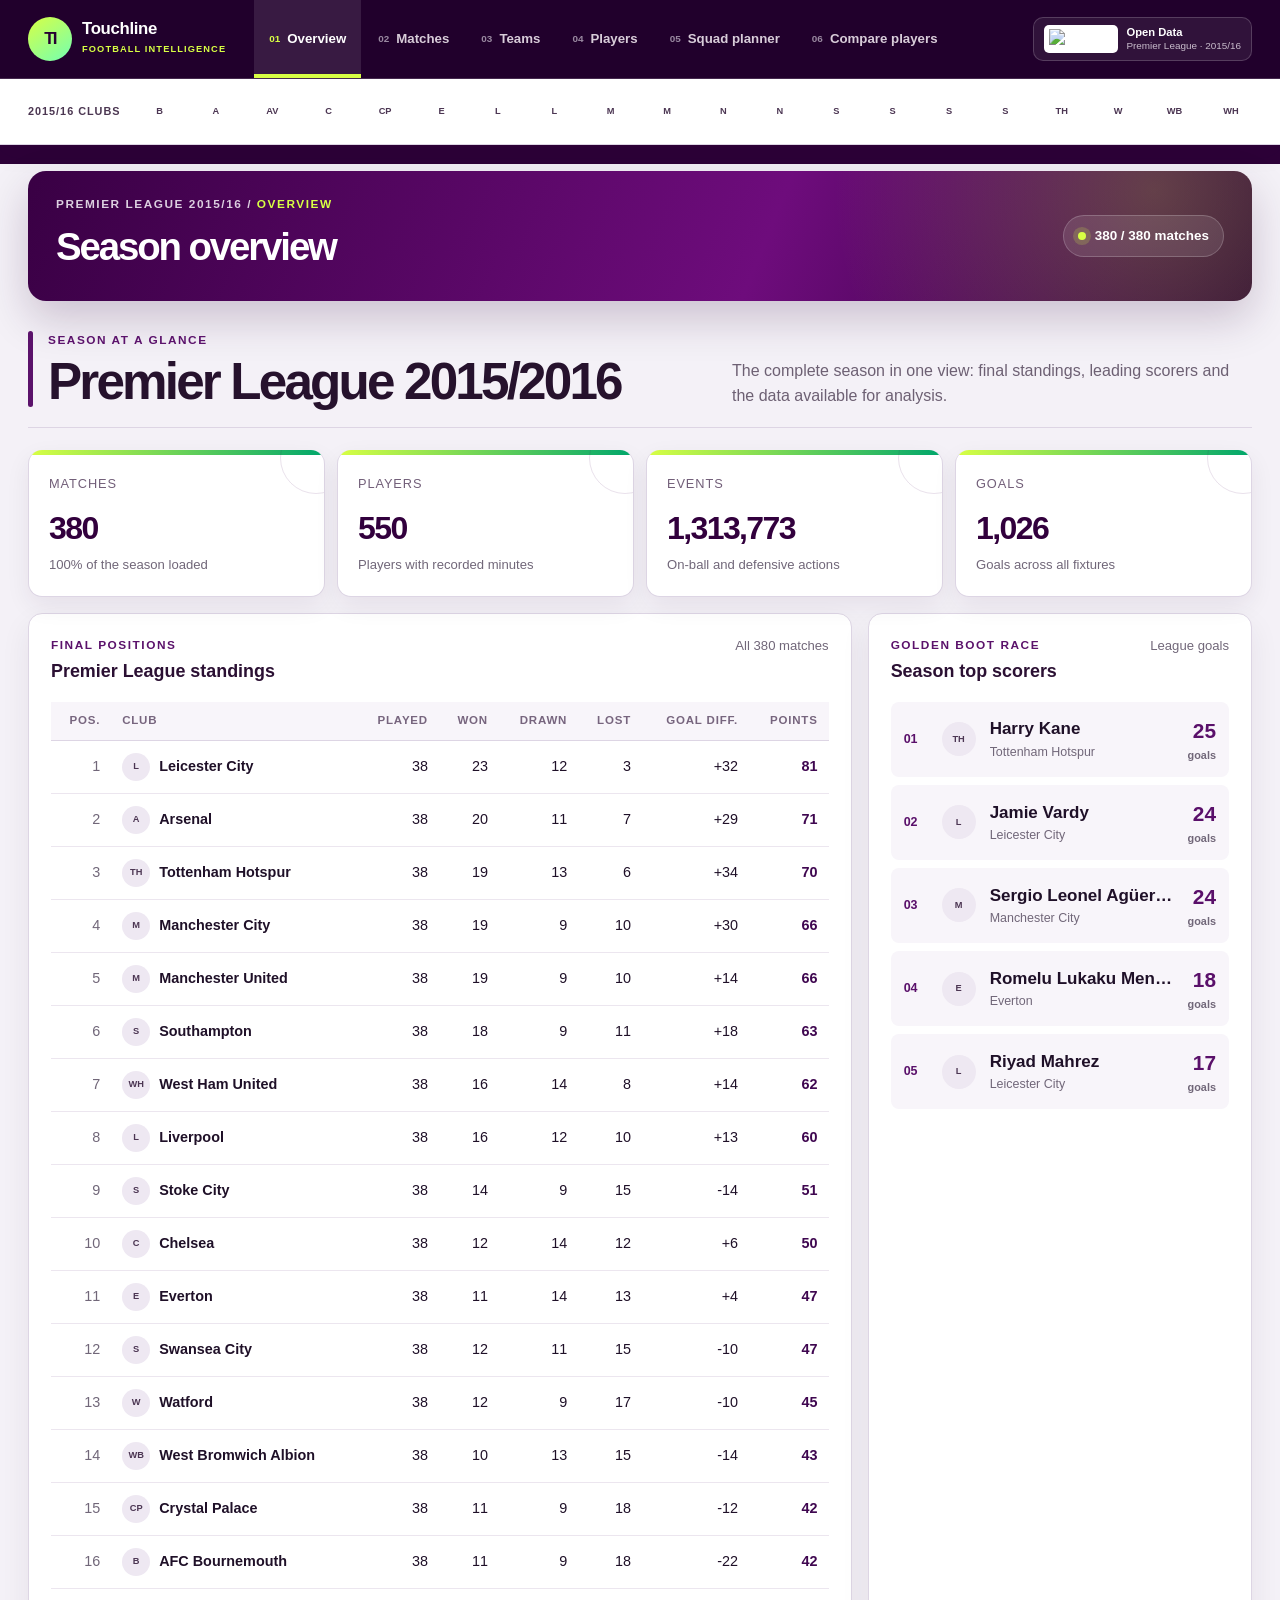
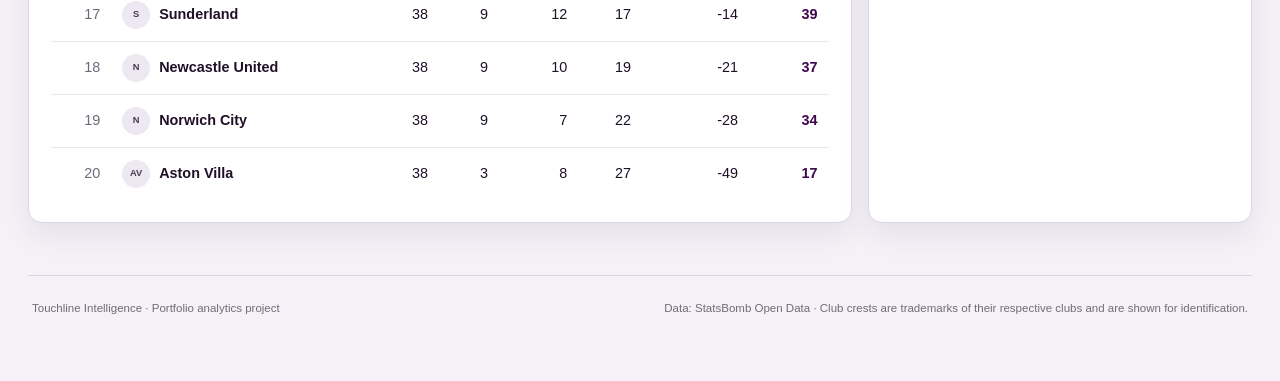
==== docs/index.html @ 166a20f3 "Refresh formation visualization asset" ====
<!doctype html>
<html lang="en">
<head>
  <meta charset="utf-8">
  <meta name="viewport" content="width=device-width, initial-scale=1">
  <meta name="description" content="Premier League 2015/16 match, club, player and recruitment intelligence.">
  <title>Touchline Intelligence</title>
  <link rel="icon" href="./assets/favicon.svg" type="image/svg+xml">
  <link rel="stylesheet" href="./assets/styles.css?v=12">
  <link rel="stylesheet" href="./assets/team-page.css?v=2">
</head>
<body>
  <div class="app-shell">
    <header class="site-header">
      <a class="brand" href="#overview" aria-label="Touchline Intelligence home">
        <span class="brand-mark">TI</span>
        <span><strong>Touchline</strong><small>Football intelligence</small></span>
      </a>
      <nav class="primary-nav" aria-label="Primary navigation">
        <button class="nav-item active" data-page="overview"><span>01</span>Overview</button>
        <button class="nav-item" data-page="matches"><span>02</span>Matches</button>
        <button class="nav-item" data-page="teams"><span>03</span>Teams</button>
        <button class="nav-item" data-page="players"><span>04</span>Players</button>
        <button class="nav-item" data-page="recommendations"><span>05</span>Squad planner</button>
        <button class="nav-item" data-page="compare"><span>06</span>Compare players</button>
      </nav>
      <div class="source-card">
        <img class="source-logo" src="https://raw.githubusercontent.com/hudl/open-data/master/img/SB%20-%20Icon%20Lockup%20-%20Colour%20positive.png" alt="StatsBomb">
        <span><strong>Open Data</strong><small>Premier League · 2015/16</small></span>
      </div>
    </header>

    <div class="club-ribbon" aria-label="Premier League 2015/16 clubs">
      <strong>2015/16 clubs</strong>
      <div class="club-ribbon-list" id="club-ribbon"></div>
    </div>

    <main class="workspace">
      <header class="topbar">
        <div>
          <p class="eyebrow">PREMIER LEAGUE 2015/16 / <span id="section-label">OVERVIEW</span></p>
          <h1 id="page-title">League intelligence</h1>
        </div>
        <div class="coverage-chip" id="coverage-chip" title="Loaded match coverage">
          <span class="pulse"></span><strong>Checking data</strong>
        </div>
      </header>

      <div id="toast" class="toast" role="status" aria-live="polite"></div>

      <section class="page active" id="page-overview" aria-labelledby="page-title">
        <div class="intro-row">
          <div>
            <p class="section-kicker">SEASON AT A GLANCE</p>
            <h2 id="competition-heading">Premier League 2015/16</h2>
          </div>
          <p class="lede">The complete season in one view: final standings, leading scorers and the data available for analysis.</p>
        </div>
        <div class="metric-grid" id="overview-metrics"></div>
        <div class="split-grid">
          <article class="panel table-panel">
            <div class="panel-heading"><div><p class="section-kicker">FINAL POSITIONS</p><h3>Premier League standings</h3></div><span class="muted">All 380 matches</span></div>
            <div class="table-wrap"><table><thead><tr><th>Pos.</th><th>Club</th><th>Played</th><th>Won</th><th>Drawn</th><th>Lost</th><th>Goal diff.</th><th>Points</th></tr></thead><tbody id="standings-body"></tbody></table></div>
          </article>
          <article class="panel">
            <div class="panel-heading"><div><p class="section-kicker">GOLDEN BOOT RACE</p><h3>Season top scorers</h3></div><span class="muted">League goals</span></div>
            <div class="leader-list" id="top-scorers"></div>
          </article>
        </div>
      </section>

      <section class="page" id="page-matches">
        <div class="intro-row"><div><p class="section-kicker">FIXTURE ANALYSIS</p><h2>Match reports</h2></div><p class="lede">Open any fixture to review the score, expected goals (xG), shot locations and player statistics.</p></div>
        <div class="toolbar"><label class="search"><span>⌕</span><input id="match-search" type="search" placeholder="Search by club" aria-label="Search matches"></label><span class="result-count" id="match-count"></span></div>
        <div class="master-detail"><div class="match-list" id="match-list"></div><aside class="detail-panel" id="match-detail"><div class="empty-state"><span class="empty-glyph">⌾</span><h3>Select a match</h3><p>Choose a fixture to inspect its performance profile.</p></div></aside></div>
      </section>

      <section class="page" id="page-teams">
        <div class="intro-row"><div><p class="section-kicker">CLUB INTELLIGENCE</p><h2>Understand each team’s game plan</h2></div><p class="lede">Select a club, then open any of its 38 matches to inspect how its build-up, tempo, territory, width, transitions, pressing and formation changed against that opponent.</p></div>
        <div class="club-picker">
          <label for="team-select"><span>Choose a club</span><select id="team-select" aria-label="Choose a club"><option>Loading clubs…</option></select></label>
          <button class="primary-button" id="open-team-profile" type="button">Open club analysis</button>
        </div>
        <div id="team-directory"><div class="card-grid" id="team-grid"></div></div>
        <div id="team-intelligence" class="team-intelligence" hidden></div>
      </section>

      <section class="page" id="page-players">
        <div class="intro-row"><div><p class="section-kicker">PLAYER DIRECTORY</p><h2>Player season profiles</h2></div><p class="lede">Review appearances and minutes alongside per-90 statistics—the number of actions expected over 90 minutes.</p></div>
        <div class="toolbar filters"><label class="search"><span>⌕</span><input id="player-search" type="search" placeholder="Search players" aria-label="Search players"></label><label>Minimum minutes<input id="player-minutes" type="number" min="0" step="90" value="0"></label></div>
        <div class="master-detail"><div class="data-list" id="player-list"></div><aside class="detail-panel" id="player-detail"><div class="empty-state"><span class="empty-glyph">◎</span><h3>Select a player</h3><p>Open a player to inspect totals and per-90 output.</p></div></aside></div>
      </section>

      <section class="page" id="page-recommendations">
        <div class="intro-row"><div><p class="section-kicker">RECRUITMENT DECISION SUPPORT</p><h2>Squad replacement planner</h2></div><p class="lede">Choose an unavailable or outgoing player and receive an explainable shortlist of alternatives from outside the current club.</p></div>
        <article class="panel recommendation-builder">
          <div class="recommendation-builder-heading">
            <div><p class="section-kicker">REPLACEMENT BRIEF</p><h3>Who needs replacing?</h3></div>
            <span class="scope-note">Sporting fit only · no fee, contract, age or injury data</span>
          </div>
          <div class="recommendation-controls">
            <label>Club<select id="recommend-team" aria-label="Select club"></select></label>
            <label>Player to replace<select id="recommend-player" aria-label="Select player to replace"></select></label>
            <label>Replacement priority<select id="recommend-need" aria-label="Select replacement priority"><option value="balanced_profile">Balanced playing profile</option><option value="goal_threat">Goal threat</option><option value="passing_involvement">Passing involvement</option><option value="ball_carrying">Ball carrying</option><option value="pressing">Pressing intensity</option><option value="defensive_activity">Defensive activity</option></select></label>
            <label>Minimum minutes<input id="recommend-minutes" type="number" min="0" step="90" value="450"></label>
            <button class="primary-button" id="run-recommendations" type="button">Find replacements</button>
          </div>
        </article>
        <section class="recommendation-output" id="recommendation-output"><div class="empty-state recommendation-empty"><span class="empty-glyph">⌁</span><h3>Build a replacement shortlist</h3><p>Choose a club and player to generate explainable replacement recommendations.</p></div></section>
      </section>

      <section class="page" id="page-compare">
        <div class="intro-row"><div><p class="section-kicker">SHORTLIST REVIEW</p><h2>Compare player profiles</h2></div><p class="lede">Compare two to five players using actual season totals, per-90 rates, playing time and clearly labelled profile similarity.</p></div>
        <article class="panel compare-builder">
          <div class="compare-add-row">
            <label class="compare-search">Find a player<input id="compare-search" type="search" placeholder="Search by player or club" autocomplete="off" aria-label="Find a player to compare"></label>
            <a class="primary-button secondary-button disabled" id="download-comparison" href="#" aria-disabled="true">Download report</a>
          </div>
          <div class="compare-results" id="compare-results" aria-live="polite"></div>
          <div class="compare-selection" id="compare-selection"></div>
          <p class="compare-guidance" id="compare-guidance">Select at least two players. You can compare up to five.</p>
        </article>
        <div id="comparison-content"><div class="empty-state comparison-empty"><span class="empty-glyph">⇄</span><h3>Build a comparison</h3><p>Add two to five players to inspect their production, workload, metric differences and similarity.</p></div></div>
      </section>

      <footer class="site-footer">
        <span>Touchline Intelligence · Portfolio analytics project</span>
        <span>Data: StatsBomb Open Data · Club crests are trademarks of their respective clubs and are shown for identification.</span>
      </footer>
    </main>
  </div>
  <script src="./assets/data.js"></script>
  <script src="./assets/data-adapter.js?v=10"></script>
  <script src="./assets/team-page.js?v=3" defer></script>
  <script src="./assets/app.js?v=13" defer></script>
</body>
</html>
---- docs/assets/styles.css ----
:root {
  color-scheme: dark;
  --bg: #061019;
  --sidebar: #071622;
  --surface: #0c1b28;
  --surface-2: #112434;
  --surface-3: #183044;
  --line: #29445a;
  --text: #f3f7fa;
  --muted: #afc0d0;
  --green: #a8ff35;
  --green-soft: rgba(168,255,53,.12);
  --blue: #53a8ff;
  --amber: #ffbe55;
  --red: #ff6f7d;
  --violet: #b78cff;
  --cyan: #4dded2;
  --radius: 12px;
}
* { box-sizing: border-box; }
html { background: var(--bg); scroll-behavior: smooth; }
body { margin: 0; min-width: 320px; background: radial-gradient(circle at 78% -10%, rgba(83,168,255,.08), transparent 36rem), var(--bg); color: var(--text); font-family: Inter, ui-sans-serif, -apple-system, BlinkMacSystemFont, "Segoe UI", sans-serif; font-size: 17px; line-height: 1.55; }
button, input, select { font: inherit; }
button { color: inherit; }
.app-shell { min-height: 100vh; display: grid; grid-template-columns: 264px minmax(0,1fr); }
.sidebar { position: sticky; top: 0; height: 100vh; padding: 26px 18px; background: linear-gradient(180deg, rgba(168,255,53,.025), transparent 35%), var(--sidebar); border-right: 1px solid var(--line); display: flex; flex-direction: column; z-index: 10; }
.brand { display: flex; align-items: center; gap: 12px; padding: 0 8px 30px; color: var(--text); text-decoration: none; }
.brand-mark { width: 42px; height: 42px; border-radius: 7px; display: grid; place-items: center; background: var(--green); color: #07111f; font-weight: 900; letter-spacing: -.08em; box-shadow: inset 0 0 0 2px rgba(7,17,31,.14), 0 8px 22px rgba(168,255,53,.12); }
.brand strong, .brand small { display: block; }
.brand strong { font-size: 1.1rem; letter-spacing: -.02em; }
.brand small { color: var(--green); font-size: .7rem; letter-spacing: .15em; font-weight: 800; }
.primary-nav { display: grid; gap: 6px; }
.nav-item { width: 100%; padding: 13px 14px; border: 1px solid transparent; border-radius: 8px; background: transparent; color: var(--muted); text-align: left; cursor: pointer; display: flex; gap: 12px; align-items: center; transition: .18s ease; font-size: .92rem; }
.nav-item span { font-size: .73rem; font-weight: 800; color: #7790a5; }
.nav-item:hover { color: var(--text); background: var(--surface); }
.nav-item.active { color: var(--text); border-color: #2a4055; background: var(--surface-2); box-shadow: inset 3px 0 var(--green); }
.nav-item.active span { color: var(--green); }
.source-card { margin-top: auto; border: 1px solid var(--line); border-radius: 10px; padding: 14px; background: rgba(255,255,255,.02); }
.source-card strong, .source-card small { display: block; }
.source-logo { display:block; width:92px; max-height:34px; object-fit:contain; object-position:left center; margin-top:10px; padding:5px 7px; border-radius:5px; background:#fff; }
.source-card strong { margin-top: 8px; font-size: .92rem; }
.source-card small { color: var(--muted); margin-top: 4px; font-size: .82rem; }
.source-label, .section-kicker, .eyebrow { color: var(--green); font-size: .74rem; letter-spacing: .13em; font-weight: 850; margin: 0; }
.workspace { min-width: 0; padding: 0 34px 50px; }
.topbar { min-height: 92px; border-bottom: 1px solid var(--line); display: flex; align-items: center; justify-content: space-between; gap: 20px; margin-bottom: 34px; }
.topbar h1 { margin: 4px 0 0; font-size: 1.5rem; letter-spacing: -.03em; }
.eyebrow { color: var(--muted); }
.eyebrow span { color: var(--green); }
.coverage-chip { display: flex; align-items: center; gap: 9px; background: var(--surface); border: 1px solid var(--line); border-radius: 999px; padding: 10px 14px; color: var(--muted); font-size: .84rem; }
.coverage-chip strong { color: var(--text); }
.pulse { width: 8px; height: 8px; background: var(--green); border-radius: 50%; box-shadow: 0 0 0 5px var(--green-soft); }
.page { display: none; animation: fade .2s ease; }
.page.active { display: block; }
@keyframes fade { from { opacity: 0; transform: translateY(4px); } }
.page { --section-accent: var(--green); }
#page-matches { --section-accent: var(--blue); }
#page-teams { --section-accent: var(--amber); }
#page-players { --section-accent: var(--cyan); }
#page-recommendations { --section-accent: var(--amber); }
#page-compare { --section-accent: var(--violet); }
.page .section-kicker { color: var(--section-accent); }
.intro-row { display: flex; justify-content: space-between; align-items: end; gap: 28px; margin-bottom: 24px; padding: 0 0 20px 18px; border-bottom: 1px solid var(--line); position: relative; }
.intro-row::before { content:""; position:absolute; left:0; top:4px; bottom:22px; width:4px; border-radius:3px; background:var(--section-accent); }
.intro-row h2 { font-size: clamp(1.7rem,3vw,2.65rem); letter-spacing: -.055em; margin: 6px 0 0; line-height: 1.05; }
.lede { max-width: 520px; color: var(--muted); margin: 0; font-size: .98rem; }
.metric-grid { display: grid; grid-template-columns: repeat(4,minmax(0,1fr)); gap: 12px; margin-bottom: 16px; }
.metric-card { min-height: 142px; padding: 20px; border: 1px solid var(--line); border-top: 3px solid rgba(168,255,53,.68); border-radius: var(--radius); background: linear-gradient(145deg,var(--surface-2),var(--surface)); position: relative; overflow: hidden; }
.metric-card::after { content:""; position:absolute; width:70px; height:70px; border-radius:50%; right:-28px; top:-28px; border:1px solid rgba(168,255,53,.18); }
.metric-label { color: var(--muted); font-size: .8rem; letter-spacing: .07em; text-transform: uppercase; }
.metric-value { display: block; margin-top: 16px; font-size: 2rem; line-height: 1; letter-spacing: -.05em; }
.metric-meta { color: var(--muted); font-size: .82rem; margin-top: 11px; display: block; }
.split-grid { display: grid; grid-template-columns: minmax(0,1.5fr) minmax(280px,.7fr); gap: 16px; }
.panel, .detail-panel, .data-list, .match-list { border: 1px solid var(--line); border-radius: var(--radius); background: var(--surface); box-shadow: 0 12px 32px rgba(0,0,0,.12); }
.panel { padding: 20px; }
.panel-heading { display: flex; justify-content: space-between; align-items: start; margin-bottom: 16px; }
.panel-heading h3 { margin: 4px 0 0; font-size: 1.12rem; }
.muted { color: var(--muted); font-size: .82rem; }
.table-wrap { overflow-x: auto; }
table { width: 100%; border-collapse: collapse; font-size: .9rem; }
th { color: #9aafc1; font-size: .72rem; letter-spacing: .07em; text-transform: uppercase; text-align: right; padding: 10px 11px; border-bottom: 1px solid var(--line); }
th:nth-child(2), td:nth-child(2) { text-align: left; }
td { padding: 12px 11px; text-align: right; border-bottom: 1px solid rgba(41,68,90,.7); }
tr:last-child td { border-bottom: 0; }
td:first-child { color: var(--muted); }
td:last-child { font-weight: 800; color: var(--green); }
.leader-list { display: grid; gap: 8px; }
.leader-row { width:100%; padding:12px; color:var(--text); background:var(--surface-2); border:0; border-radius:8px; display:grid; grid-template-columns:30px minmax(0,1fr) auto; align-items:center; gap:10px; text-align:left; cursor:pointer; }
.leader-row:hover { background:var(--surface-3); }
.rank { color: var(--green); font-size: .78rem; font-weight: 900; }
.leader-row strong, .leader-row small { display: block; white-space: nowrap; overflow: hidden; text-overflow: ellipsis; }
.leader-row small { color: var(--muted); font-size: .78rem; }
.leader-score { font-size: 1.3rem; font-weight: 800; text-align:right; }
.leader-score small { font-size:.68rem; font-weight:700; }
.toolbar { display: flex; align-items: end; gap: 12px; margin: 0 0 16px; min-height: 44px; }
.toolbar label { color: var(--muted); font-size: .82rem; display: grid; gap: 6px; font-weight:650; }
.search { position: relative; flex: 1; max-width: 420px; }
.search span { position: absolute; left: 13px; bottom: 9px; color: var(--muted); font-size: 1.2rem; }
input, select { min-height: 42px; border: 1px solid var(--line); border-radius: 8px; background: var(--surface); color: var(--text); padding: 8px 11px; outline: none; }
.search input { width: 100%; padding-left: 40px; }
input:focus, select:focus { border-color: var(--green); box-shadow: 0 0 0 3px var(--green-soft); }
.result-count { margin-left: auto; color: var(--muted); font-size: .84rem; padding-bottom: 11px; }
.master-detail { display: grid; grid-template-columns: minmax(320px,.82fr) minmax(440px,1.18fr); gap: 16px; align-items: start; }
.match-list, .data-list { overflow: hidden; }
.match-row, .data-row { width: 100%; color: var(--text); background: transparent; border: 0; border-bottom: 1px solid var(--line); padding: 14px 16px; cursor: pointer; text-align: left; transition: .16s ease; }
.match-row:last-child, .data-row:last-child { border-bottom: 0; }
.match-row:hover, .data-row:hover, .match-row.selected, .data-row.selected { background: var(--surface-2); }
.match-row.selected, .data-row.selected { box-shadow: inset 3px 0 var(--green); }
.match-date { display: block; color: var(--muted); font-size: .75rem; letter-spacing: .05em; margin-bottom: 7px; }
.fixture { display: grid; grid-template-columns: minmax(0,1fr) 58px minmax(0,1fr); gap: 8px; align-items: center; }
.fixture span:last-child { text-align: right; }
.score { text-align: center; font-weight: 900; padding: 4px; border-radius: 6px; background: var(--surface-3); }
.detail-panel { min-height: 430px; padding: 20px; position: sticky; top: 110px; }
.empty-state { min-height: 390px; display: grid; place-content: center; justify-items: center; text-align: center; color: var(--muted); padding: 30px; }
.empty-state h3 { color: var(--text); margin: 12px 0 3px; }
.empty-state p { margin: 0; max-width: 280px; }
.empty-glyph { width: 52px; height: 52px; display: grid; place-items: center; border: 1px solid var(--line); border-radius: 50%; color: var(--green); font-size: 1.5rem; }
.detail-title { margin: 0 0 3px; font-size: 1.35rem; letter-spacing: -.035em; }
.detail-subtitle { color: var(--muted); margin: 0 0 18px; font-size: .9rem; }
.comparison { display: grid; grid-template-columns: 1fr auto 1fr; text-align: center; gap: 12px; align-items: center; padding: 18px 0; border-block: 1px solid var(--line); }
.comparison strong { display: block; font-size: 1.8rem; }
.versus { color: var(--muted); font-size: .75rem; font-weight:800; }
.stat-compare { display: grid; gap: 9px; margin-top: 16px; }
.stat-line { display: grid; grid-template-columns: 52px 1fr 126px 1fr 52px; align-items: center; gap: 8px; text-align: center; font-size: .8rem; }
.bar-track { height: 5px; background: var(--surface-3); border-radius: 5px; overflow: hidden; }
.bar { height: 100%; background: var(--blue); border-radius: 5px; }
.bar.away { background: var(--green); margin-left: auto; }
.shot-map { margin-top: 18px; border: 1px solid #31506a; border-radius: 8px; background: #0d3c31; padding: 8px; }
.pitch { width: 100%; aspect-ratio: 1.5; border: 1px solid rgba(255,255,255,.4); position: relative; background: repeating-linear-gradient(90deg,rgba(255,255,255,.025) 0 12.5%,rgba(255,255,255,.06) 12.5% 25%); }
.pitch::before { content:""; position:absolute; width:18%; aspect-ratio:1; border:1px solid rgba(255,255,255,.35); border-radius:50%; left:41%; top:calc(50% - 9%); }
.pitch::after { content:""; position:absolute; top:0; bottom:0; left:50%; border-left:1px solid rgba(255,255,255,.35); }
.shot { position:absolute; width:10px; height:10px; border-radius:50%; transform:translate(-50%,-50%); background:var(--amber); border:2px solid #fff; z-index:2; }
.shot.away { background:var(--blue); }
.shot.goal { width:14px; height:14px; background:var(--green); box-shadow:0 0 0 4px rgba(168,255,53,.18); }
.mini-table { margin-top: 18px; }
.mini-table h4, .detail-section-title { font-size: .82rem; text-transform: uppercase; letter-spacing: .08em; margin: 0 0 12px; color: var(--muted); }
.card-grid { display: grid; grid-template-columns: repeat(3,minmax(0,1fr)); gap: 12px; }
.team-card { padding: 19px; border: 1px solid var(--line); border-top: 3px solid rgba(255,190,85,.7); border-radius: var(--radius); background: linear-gradient(160deg,var(--surface-2),var(--surface) 64%); }
.team-card h3 { margin: 0 0 16px; font-size: 1.05rem; }
.team-stats { display: grid; grid-template-columns: repeat(3,1fr); gap: 8px; }
.team-stat { background: var(--surface-2); padding: 10px; border-radius: 7px; }
.team-stat span, .team-stat strong { display:block; }
.team-stat span { color:var(--muted); font-size:.72rem; line-height:1.3; }
.team-stat strong { margin-top:4px; }
.data-row { display: grid; grid-template-columns: minmax(0,1fr) auto; gap: 12px; align-items: center; }
.data-row strong, .data-row small { display:block; }
.data-row small { color:var(--muted); font-size:.8rem; margin-top:3px; }
.data-number { font-size:1.15rem; font-weight:900; color:var(--green); text-align:right; }
.data-number small { font-size:.68rem; letter-spacing:.06em; }
.stat-definition { display:flex; align-items:center; gap:10px; margin:0 0 12px; padding:9px 11px; border-left:3px solid var(--cyan); border-radius:6px; background:rgba(77,222,210,.07); color:var(--muted); font-size:.78rem; }
.stat-definition strong { color:var(--text); }
.profile-grid { display:grid; grid-template-columns:repeat(2,1fr); gap:9px; margin-top:16px; }
.profile-stat { padding:11px; background:var(--surface-2); border-radius:7px; }
.profile-stat span, .profile-stat strong { display:block; }
.profile-stat span { color:var(--muted); font-size:.76rem; }
.profile-stat strong { font-size:1.15rem; margin-top:2px; }
.scout-stat-grid { display:grid; grid-template-columns:repeat(2,1fr); gap:9px; margin:0 0 22px; }
.scout-stat { padding:11px; background:var(--surface-2); border-radius:7px; }
.scout-stat span, .scout-stat strong, .scout-stat small { display:block; }
.scout-stat span { color:var(--muted); font-size:.76rem; }
.scout-stat strong { font-size:1.15rem; margin-top:2px; }
.scout-stat small { color:var(--green); font-size:.74rem; margin-top:3px; }
.similarity-intro { display:flex; justify-content:space-between; align-items:end; gap:16px; padding-top:2px; margin-bottom:12px; }
.similarity-intro h4 { margin:3px 0; font-size:1rem; }
.similarity-intro p:not(.section-kicker) { max-width:520px; margin:0; color:var(--muted); font-size:.8rem; }
.similarity-intro > span { color:var(--muted); font-size:.76rem; text-align:right; }
.replacement-list { display:grid; gap:9px; }
.replacement-card { display:grid; grid-template-columns:30px minmax(0,1fr); gap:10px; padding:13px; border:1px solid var(--line); border-radius:9px; background:var(--surface-2); }
.replacement-card.shortlisted { border-color:var(--green); box-shadow:inset 3px 0 var(--green); }
.replacement-rank { color:var(--green); font-size:.72rem; font-weight:900; padding-top:3px; }
.replacement-main { min-width:0; }
.replacement-heading { display:flex; justify-content:space-between; gap:12px; align-items:start; }
.replacement-heading h5 { margin:0; font-size:.94rem; }
.replacement-heading p { margin:3px 0 0; color:var(--muted); font-size:.77rem; }
.similarity-score { flex:0 0 auto; text-align:right; }
.similarity-score strong, .similarity-score span { display:block; }
.similarity-score strong { color:var(--green); font-size:1.15rem; line-height:1; }
.similarity-score span { margin-top:4px; color:var(--muted); font-size:.64rem; letter-spacing:.07em; }
.reason-block { margin-top:10px; }
.reason-label { display:block; margin-bottom:6px; color:#9aafc1; font-size:.68rem; font-weight:800; letter-spacing:.08em; text-transform:uppercase; }
.reason-chips { display:flex; flex-wrap:wrap; gap:5px; }
.match-reason { padding:6px 8px; border-radius:6px; background:var(--surface-3); color:var(--muted); font-size:.72rem; }
.match-reason strong { color:var(--text); margin-right:5px; }
.tradeoff-row { display:flex; align-items:end; justify-content:space-between; gap:12px; margin-top:10px; padding-top:9px; border-top:1px solid var(--line); }
.tradeoff-row ul { display:flex; flex-wrap:wrap; gap:5px 14px; margin:0; padding:0; list-style:none; color:var(--muted); font-size:.72rem; }
.tradeoff-row li strong { color:var(--amber); }
.compare-replacement { min-height:34px; padding:6px 11px; border-radius:6px; font-size:.72rem; font-weight:800; cursor:pointer; }
.replacement-actions { display:flex; justify-content:flex-end; flex-wrap:wrap; gap:6px; }
.shortlist-button { min-height:34px; padding:6px 11px; border-radius:6px; font-size:.72rem; font-weight:800; cursor:pointer; }
.shortlist-button.selected { border-color:var(--green); color:var(--green); background:var(--green-soft); }
.shortlist-toolbar { display:flex; justify-content:space-between; align-items:center; gap:12px; margin:0 0 10px; padding:10px 12px; border:1px solid var(--line); border-radius:8px; background:rgba(168,255,53,.04); }
.shortlist-toolbar strong, .shortlist-toolbar span { display:block; }
.shortlist-toolbar strong { font-size:.84rem; }
.shortlist-toolbar span { margin-top:2px; color:var(--muted); font-size:.74rem; }
.method-note { margin:13px 0 0; color:var(--muted); font-size:.76rem; line-height:1.55; }
.method-note strong { color:var(--text); }
.compare-builder { position:relative; margin-bottom:16px; }
.compare-add-row { display:flex; gap:12px; align-items:end; }
.compare-search { display:grid; gap:6px; flex:1; max-width:560px; color:var(--muted); font-size:.82rem; font-weight:650; }
.compare-search input { width:100%; }
.secondary-button { display:inline-flex; align-items:center; justify-content:center; background:var(--surface-3); color:var(--text); border:1px solid var(--line); text-decoration:none; }
.secondary-button.disabled { opacity:.45; cursor:not-allowed; }
.compare-results { display:grid; grid-template-columns:repeat(2,minmax(0,1fr)); gap:6px; margin-top:8px; }
.compare-result { display:flex; justify-content:space-between; align-items:center; gap:12px; min-width:0; padding:9px 11px; border:1px solid var(--line); border-radius:7px; background:var(--surface-2); color:var(--text); text-align:left; cursor:pointer; }
.compare-result:hover { border-color:var(--green); }
.compare-result span { min-width:0; }
.compare-result strong, .compare-result small { display:block; overflow:hidden; white-space:nowrap; text-overflow:ellipsis; }
.compare-result small { color:var(--muted); font-size:.76rem; }
.compare-result em { color:var(--green); font-size:.74rem; font-style:normal; font-weight:800; }
.compare-selection { display:flex; flex-wrap:wrap; gap:8px; margin-top:12px; }
.compare-chip { display:flex; align-items:center; gap:8px; padding:7px 9px 7px 11px; border:1px solid var(--line); border-radius:999px; background:var(--surface-2); font-size:.76rem; }
.compare-chip i { width:8px; height:8px; border-radius:50%; background:var(--player-color); }
.compare-chip button { width:22px; height:22px; border:0; border-radius:50%; background:var(--surface-3); color:var(--muted); cursor:pointer; }
.compare-chip button:hover { color:var(--text); }
.compare-guidance { margin:10px 0 0; color:var(--muted); font-size:.8rem; }
.comparison-empty { min-height:300px; border:1px solid var(--line); border-radius:var(--radius); background:var(--surface); }
.comparison-layout { display:grid; gap:16px; }
.comparison-summary { display:flex; justify-content:space-between; align-items:center; gap:16px; }
.comparison-summary h3 { margin:4px 0 0; }
.comparison-legend { display:flex; flex-wrap:wrap; justify-content:flex-end; gap:8px 14px; }
.legend-item { display:flex; align-items:center; gap:6px; color:var(--muted); font-size:.78rem; }
.legend-dot { width:9px; height:9px; border-radius:50%; background:var(--player-color); }
.comparison-visuals { display:grid; grid-template-columns:minmax(360px,.9fr) minmax(420px,1.1fr); gap:16px; }
.comparison-panel { border:1px solid var(--line); border-radius:var(--radius); background:var(--surface); padding:20px; min-width:0; box-shadow:0 12px 32px rgba(0,0,0,.12); }
.comparison-panel-heading { display:flex; justify-content:space-between; align-items:start; gap:16px; margin-bottom:14px; }
.comparison-panel-heading h3 { margin:3px 0 0; font-size:1rem; }
.workload-grid { display:grid; grid-template-columns:repeat(auto-fit,minmax(210px,1fr)); gap:9px; }
.workload-card { display:grid; grid-template-columns:8px minmax(0,1fr); gap:9px 10px; align-items:start; padding:12px; border:1px solid var(--line); border-radius:8px; background:var(--surface-2); }
.workload-dot { width:8px; height:8px; margin-top:5px; border-radius:50%; background:var(--player-color); }
.workload-card h4 { margin:0; font-size:.86rem; }
.workload-card p { margin:2px 0 0; color:var(--muted); font-size:.74rem; }
.workload-card dl { grid-column:2; display:grid; grid-template-columns:1fr 1fr; gap:6px; margin:4px 0 0; }
.workload-card dl div { padding:7px; border-radius:6px; background:var(--surface-3); }
.workload-card dt { color:var(--muted); font-size:.66rem; text-transform:uppercase; }
.workload-card dd { margin:2px 0 0; font-size:.88rem; font-weight:800; }
.metric-bar-grid { display:grid; grid-template-columns:repeat(2,minmax(0,1fr)); gap:10px; }
.metric-bar-card { padding:12px; border:1px solid var(--line); border-radius:8px; background:var(--surface-2); }
.metric-bar-title { display:flex; justify-content:space-between; align-items:center; margin-bottom:9px; }
.metric-bar-title h4 { margin:0; font-size:.84rem; }
.metric-bar-title span { color:var(--muted); font-size:.7rem; text-transform:uppercase; }
.metric-bar-row + .metric-bar-row { margin-top:7px; }
.metric-bar-meta { display:flex; justify-content:space-between; gap:10px; margin-bottom:4px; font-size:.72rem; }
.metric-bar-meta span { color:var(--muted); overflow:hidden; text-overflow:ellipsis; white-space:nowrap; }
.metric-bar-meta strong { color:var(--text); }
.metric-bar-track { height:6px; border-radius:999px; overflow:hidden; background:var(--surface-3); }
.metric-bar-track span { display:block; min-width:2px; height:100%; border-radius:inherit; background:var(--player-color); }
.direct-comparison-layout { grid-template-columns:minmax(460px,1.25fr) minmax(300px,.75fr); }
.leader-chip-grid { display:grid; grid-template-columns:repeat(2,minmax(0,1fr)); gap:8px; }
.leader-chip { display:grid; grid-template-columns:minmax(0,1fr) auto; gap:2px 8px; padding:10px; border-radius:7px; background:var(--surface-2); }
.leader-chip span { grid-column:1/-1; color:var(--muted); font-size:.66rem; text-transform:uppercase; letter-spacing:.05em; }
.leader-chip strong { min-width:0; overflow:hidden; text-overflow:ellipsis; white-space:nowrap; font-size:.76rem; }
.leader-chip em { color:var(--green); font-size:.8rem; font-style:normal; font-weight:800; }
.comparison-table th:first-child, .comparison-table td:first-child { min-width:105px; }
.comparison-table th:not(:first-child), .comparison-table td:not(:first-child) { min-width:110px; }
.comparison-table th, .comparison-table td { text-align:right!important; }
.comparison-table th:first-child, .comparison-table td:first-child { text-align:left!important; position:sticky; left:0; background:var(--surface); z-index:1; }
.comparison-table .category-row td { padding:13px 10px 6px; color:var(--green); background:var(--surface)!important; font-size:.7rem; font-weight:900; letter-spacing:.11em; text-transform:uppercase; text-align:left!important; }
.comparison-table small { display:block; color:var(--muted); font-size:.72rem; font-weight:400; }
.similarity-grid { display:grid; grid-template-columns:repeat(3,minmax(0,1fr)); gap:8px; }
.similarity-card { padding:11px; border-radius:8px; background:var(--surface-2); }
.similarity-card span { display:block; color:var(--muted); font-size:.76rem; }
.similarity-card strong { display:block; margin-top:4px; color:var(--green); font-size:1.15rem; }
.scouting-controls { align-items:end; flex-wrap:wrap; }
.check-control { min-height:42px; display:flex!important; grid-auto-flow:column; align-items:center; gap:8px!important; padding:8px 11px; border:1px solid var(--line); border-radius:8px; background:var(--surface); color:var(--text)!important; }
.check-control input { width:16px; min-height:0; height:16px; margin:0; accent-color:var(--green); }
.primary-button { min-height:42px; padding:8px 18px; border:0; border-radius:8px; background:var(--green); color:#07111f; font-weight:850; cursor:pointer; }
.primary-button:hover { filter:brightness(1.08); }
.primary-button.disabled, .primary-button:disabled { opacity:.45; cursor:not-allowed; filter:none; }
.hidden { display:none!important; }
.recommendation-builder { margin-bottom:24px; border-top:3px solid rgba(255,190,85,.72); }
.recommendation-builder-heading, .section-heading-row, .recommendation-output-heading { display:flex; justify-content:space-between; align-items:flex-start; gap:20px; }
.recommendation-builder-heading h3, .section-heading-row h3, .recommendation-output-heading h3 { margin:4px 0 0; }
.scope-note { max-width:360px; padding:7px 10px; border:1px solid rgba(255,190,85,.35); border-radius:999px; background:rgba(255,190,85,.07); color:var(--muted); font-size:.74rem; text-align:center; }
.recommendation-controls { display:grid; grid-template-columns:repeat(5,minmax(145px,1fr)); gap:10px; align-items:end; margin-top:18px; }
.recommendation-controls label { display:grid; gap:6px; color:var(--muted); font-size:.78rem; font-weight:650; }
.recommendation-controls select, .recommendation-controls input { width:100%; }
.recommendation-controls .primary-button { white-space:nowrap; }
.squad-diagnostic { margin-bottom:24px; }
.section-heading-row { align-items:end; margin-bottom:12px; }
.need-card-grid { display:grid; grid-template-columns:repeat(7,minmax(145px,1fr)); gap:8px; }
.need-card { min-width:0; padding:13px; border:1px solid var(--line); border-top:3px solid var(--cyan); border-radius:9px; background:var(--surface); color:var(--text); text-align:left; cursor:pointer; transition:.16s ease; }
.need-card:hover { transform:translateY(-2px); border-color:var(--green); background:var(--surface-2); }
.need-card > span, .need-card > strong, .need-card > small { display:block; }
.need-card .need-level { margin-bottom:9px; color:var(--cyan); font-size:.68rem; font-weight:850; letter-spacing:.07em; text-transform:uppercase; }
.need-card > strong { font-size:.88rem; }
.need-card > span:not(.need-level) { margin-top:7px; color:var(--muted); font-size:.72rem; }
.need-card > small { margin-top:8px; color:var(--muted); font-size:.68rem; line-height:1.45; }
.need-card.need-high { border-top-color:var(--red); }
.need-card.need-high .need-level { color:var(--red); }
.need-card.need-medium { border-top-color:var(--amber); }
.need-card.need-medium .need-level { color:var(--amber); }
.recommendation-output { min-height:300px; }
.recommendation-empty { min-height:300px; border:1px solid var(--line); border-radius:var(--radius); background:var(--surface); }
.recommendation-output-heading { align-items:center; margin-bottom:14px; padding:17px 18px; border:1px solid var(--line); border-radius:var(--radius); background:linear-gradient(135deg,rgba(255,190,85,.08),var(--surface)); }
.recommendation-output-heading p:not(.section-kicker) { margin:5px 0 0; color:var(--muted); font-size:.78rem; }
.recommendation-compare-box { flex:0 0 auto; display:flex; align-items:center; gap:12px; }
.recommendation-compare-box strong { color:var(--muted); font-size:.78rem; }
.recommendation-list { display:grid; grid-template-columns:repeat(2,minmax(0,1fr)); gap:10px; }
.recommendation-card { display:grid; grid-template-columns:32px minmax(0,1fr); gap:10px; padding:15px; border:1px solid var(--line); border-radius:10px; background:var(--surface); box-shadow:0 10px 28px rgba(0,0,0,.11); }
.recommendation-card.shortlisted { border-color:var(--green); box-shadow:inset 3px 0 var(--green),0 10px 28px rgba(0,0,0,.11); }
.recommendation-rank { color:var(--amber); font-size:.72rem; font-weight:900; padding-top:3px; }
.recommendation-main { min-width:0; }
.recommendation-card-heading { display:flex; justify-content:space-between; align-items:flex-start; gap:12px; }
.recommendation-card-heading h4 { margin:0; font-size:1rem; }
.recommendation-card-heading p { margin:3px 0 0; color:var(--muted); font-size:.74rem; }
.recommendation-shortlist { flex:0 0 auto; min-height:34px; padding:6px 10px; border-radius:6px; font-size:.7rem; font-weight:800; cursor:pointer; }
.recommendation-shortlist.selected { border-color:var(--green); color:var(--green); background:var(--green-soft); }
.fit-badges { display:grid; grid-template-columns:repeat(3,1fr); gap:7px; margin:12px 0; }
.fit-badges > span { padding:8px; border-radius:7px; background:var(--surface-2); }
.fit-badges small, .fit-badges strong { display:block; }
.fit-badges small { color:var(--muted); font-size:.64rem; }
.fit-badges strong { margin-top:3px; font-size:.86rem; }
.recommendation-evidence { display:grid; grid-template-columns:1fr 1fr; gap:12px; padding-top:11px; border-top:1px solid var(--line); }
.recommendation-evidence ul { display:grid; gap:5px; margin:0; padding:0; list-style:none; }
.recommendation-evidence li { color:var(--muted); font-size:.7rem; line-height:1.4; }
.recommendation-evidence li strong, .recommendation-evidence li span { display:block; }
.recommendation-evidence li strong { color:var(--text); }
.toast { position:fixed; right:24px; bottom:24px; background:#14263a; border:1px solid var(--line); border-left:3px solid var(--red); padding:12px 16px; border-radius:8px; opacity:0; pointer-events:none; transform:translateY(8px); transition:.2s; z-index:20; max-width:380px; }
.toast.show { opacity:1; transform:none; }
.loading { padding:32px; color:var(--muted); text-align:center; }
@media (min-width: 1101px) {
  html, body { height: 100%; overflow: hidden; }
  .app-shell { height: 100vh; min-height: 0; }
  .workspace { height: 100vh; min-height: 0; display: flex; flex-direction: column; overflow: hidden; padding-bottom: 24px; }
  .topbar { flex: 0 0 auto; }
  .page.active { flex: 1 1 auto; min-height: 0; overflow-y: auto; overscroll-behavior: contain; padding-right: 4px; }
  #page-matches.active, #page-players.active { display: flex; flex-direction: column; overflow: hidden; }
  #page-matches .intro-row, #page-players .intro-row,
  #page-matches .toolbar, #page-players .toolbar { flex: 0 0 auto; }
  .master-detail { flex: 1 1 auto; min-height: 0; align-items: stretch; }
  .master-detail > .match-list,
  .master-detail > .data-list,
  .master-detail > .detail-panel {
    height: 100%;
    min-height: 0;
    overflow-y: auto;
    overscroll-behavior: contain;
    scrollbar-gutter: stable;
  }
  .detail-panel { position: static; }
  .match-list, .data-list, .detail-panel, .page.active { scrollbar-color: #38516a transparent; scrollbar-width: thin; }
  .match-list::-webkit-scrollbar, .data-list::-webkit-scrollbar, .detail-panel::-webkit-scrollbar, .page.active::-webkit-scrollbar { width: 8px; }
  .match-list::-webkit-scrollbar-thumb, .data-list::-webkit-scrollbar-thumb, .detail-panel::-webkit-scrollbar-thumb, .page.active::-webkit-scrollbar-thumb { background: #38516a; border-radius: 999px; }
}
@media (max-width: 1280px) { .recommendation-controls { grid-template-columns:repeat(3,minmax(160px,1fr)); } .need-card-grid { grid-template-columns:repeat(4,minmax(145px,1fr)); } }
@media (max-width: 1100px) { .metric-grid { grid-template-columns:repeat(2,1fr); } .split-grid { grid-template-columns:1fr; } .card-grid { grid-template-columns:repeat(2,1fr); } .master-detail { grid-template-columns:1fr; } .detail-panel { position:static; } .comparison-visuals, .direct-comparison-layout { grid-template-columns:1fr; } .recommendation-list { grid-template-columns:1fr; } }
@media (max-width: 820px) { .app-shell { display:block; } .sidebar { position:fixed; top:auto; bottom:0; width:100%; height:66px; padding:7px 8px; border-right:0; border-top:1px solid var(--line); } .brand, .source-card { display:none; } .primary-nav { display:grid; grid-template-columns:repeat(6,minmax(0,1fr)); gap:3px; } .nav-item { min-width:0; overflow:hidden; display:grid; justify-items:center; gap:1px; padding:6px 1px; font-size:.56rem; } .nav-item.active { box-shadow:inset 0 2px var(--green); } .workspace { padding:0 16px 92px; } .topbar { min-height:76px; margin-bottom:24px; } .topbar h1 { font-size:1.05rem; } .eyebrow { display:none; } .coverage-chip { font-size:.72rem; padding:7px 10px; } .intro-row { display:block; } .lede { margin-top:12px; } .metric-grid, .card-grid { grid-template-columns:1fr 1fr; } .metric-card { min-height:112px; padding:14px; } .metric-value { font-size:1.65rem; } .toolbar.filters { align-items:stretch; flex-direction:column; } .toolbar.filters label, .toolbar.filters input, .toolbar.filters select { width:100%; max-width:none; } .check-control { justify-content:flex-start; } .check-control input { width:16px!important; } .compare-add-row, .comparison-summary, .similarity-intro, .shortlist-toolbar, .recommendation-builder-heading, .recommendation-output-heading { align-items:stretch; flex-direction:column; } .similarity-intro > span { text-align:left; } .tradeoff-row { align-items:stretch; flex-direction:column; } .replacement-actions { display:grid; grid-template-columns:1fr 1fr; } .compare-replacement, .shortlist-button { width:100%; } .compare-search { max-width:none; width:100%; } .compare-results, .similarity-grid, .metric-bar-grid, .leader-chip-grid { grid-template-columns:1fr; } .comparison-legend { justify-content:flex-start; } .comparison-panel { padding:14px; } .recommendation-controls { grid-template-columns:1fr 1fr; } .need-card-grid { grid-template-columns:1fr 1fr; } .scope-note { max-width:none; border-radius:8px; } .recommendation-compare-box { justify-content:space-between; } }
@media (max-width: 540px) { .metric-grid, .card-grid, .recommendation-controls, .need-card-grid, .fit-badges, .recommendation-evidence { grid-template-columns:1fr; } .fixture { grid-template-columns:minmax(0,1fr) 48px minmax(0,1fr); font-size:.82rem; } .profile-grid { grid-template-columns:1fr; } .recommendation-card { grid-template-columns:24px minmax(0,1fr); padding:12px; } .recommendation-card-heading { align-items:stretch; flex-direction:column; } .recommendation-shortlist { width:100%; } }
@media (prefers-reduced-motion: reduce) { *, *::before, *::after { animation:none!important; transition:none!important; scroll-behavior:auto!important; } }

/* 2026 editorial redesign: competition-led navigation, bright data canvas and club identity. */
:root {
  color-scheme: light;
  --bg:#f4f1f7;
  --sidebar:#2d0038;
  --surface:#ffffff;
  --surface-2:#f7f4fa;
  --surface-3:#eee8f3;
  --line:#ddd5e4;
  --text:#1f1028;
  --muted:#716779;
  --green:#00a66b;
  --green-soft:rgba(0,166,107,.11);
  --blue:#474bff;
  --amber:#e90052;
  --red:#d60045;
  --violet:#7a24c5;
  --cyan:#007f88;
  --radius:14px;
}
html { height:auto; overflow-y:auto; background:var(--bg); }
body { min-height:100vh; height:auto; overflow:visible; color:var(--text); background:linear-gradient(180deg,#2d0038 0 164px,var(--bg) 164px 100%); font-family:"Helvetica Neue",Arial,ui-sans-serif,sans-serif; }
.app-shell { height:auto; min-height:100vh; display:block; }
.site-header { position:sticky; top:0; z-index:30; min-height:78px; padding:0 28px; display:flex; align-items:center; gap:28px; color:#fff; background:rgba(34,0,45,.97); border-bottom:1px solid rgba(255,255,255,.16); backdrop-filter:blur(18px); }
.brand { flex:0 0 auto; padding:0; color:#fff; gap:10px; }
.brand-mark { width:44px; height:44px; border-radius:50%; background:linear-gradient(145deg,#d8ff44,#73ffb2); color:#270032; box-shadow:none; letter-spacing:-.1em; }
.brand strong { font-size:1.05rem; line-height:1; }
.brand small { margin-top:4px; color:#d8ff44; font-size:.58rem; letter-spacing:.12em; text-transform:uppercase; }
.primary-nav { min-width:0; flex:1; display:flex; align-items:center; gap:2px; }
.nav-item { width:auto; min-height:78px; padding:0 15px; border:0; border-radius:0; color:#d8ccd9; font-size:.83rem; font-weight:760; white-space:nowrap; gap:7px; }
.nav-item span { color:#9988a0; font-size:.62rem; }
.nav-item:hover { color:#fff; background:rgba(255,255,255,.08); }
.nav-item.active { color:#fff; background:rgba(255,255,255,.1); box-shadow:inset 0 -4px #d8ff44; }
.nav-item.active span { color:#d8ff44; }
.source-card { flex:0 0 auto; margin:0; padding:7px 10px; border:1px solid rgba(255,255,255,.18); border-radius:10px; display:flex; align-items:center; gap:8px; background:rgba(255,255,255,.07); }
.source-logo { width:74px; height:28px; margin:0; padding:4px 5px; }
.source-card strong,.source-card small { margin:0; line-height:1.2; }
.source-card strong { color:#fff; font-size:.7rem; }
.source-card small { color:#c9bdcc; font-size:.62rem; }
.club-ribbon { min-height:66px; padding:8px max(28px,calc((100vw - 1440px)/2)); display:flex; align-items:center; gap:18px; background:#fff; border-bottom:1px solid var(--line); box-shadow:0 8px 24px rgba(34,0,45,.08); }
.club-ribbon > strong { flex:0 0 auto; color:#4b3651; font-size:.68rem; letter-spacing:.09em; text-transform:uppercase; }
.club-ribbon-list { min-width:0; flex:1; display:flex; align-items:center; justify-content:space-between; gap:8px; overflow-x:auto; scrollbar-width:none; }
.club-ribbon-list::-webkit-scrollbar { display:none; }
.club-ribbon-item { flex:0 0 auto; width:42px; height:42px; display:grid; place-items:center; padding:0; border:0; border-radius:50%; color:var(--text); background:transparent; cursor:default; }
.club-ribbon-item:hover { background:var(--surface-3); transform:translateY(-1px); }
.workspace { width:min(1440px,100%); min-width:0; height:auto; margin:0 auto; padding:26px 28px 64px; display:block; overflow:visible; }
.topbar { min-height:116px; margin:0 0 28px; padding:24px 28px; color:#fff; border:0; border-radius:18px; background:radial-gradient(circle at 92% 15%,rgba(216,255,68,.24),transparent 20rem),linear-gradient(112deg,#390044 0%,#6e0c7c 60%,#2d0038 100%); box-shadow:0 18px 44px rgba(45,0,56,.2); }
.topbar h1 { color:#fff; font-size:clamp(1.8rem,3vw,2.8rem); font-weight:850; letter-spacing:-.055em; }
.eyebrow { color:#dccfe0; }
.eyebrow span { color:#d8ff44; }
.coverage-chip { color:#e7dce9; background:rgba(255,255,255,.1); border-color:rgba(255,255,255,.2); }
.coverage-chip strong { color:#fff; }
.pulse { background:#d8ff44; box-shadow:0 0 0 5px rgba(216,255,68,.18); }
.page.active { display:block; min-height:0; overflow:visible; padding-right:0; }
#page-matches.active,#page-players.active { display:block; overflow:visible; }
.page { --section-accent:#5b126b; }
#page-matches { --section-accent:var(--blue); }
#page-teams { --section-accent:var(--amber); }
#page-players { --section-accent:var(--cyan); }
#page-recommendations { --section-accent:var(--amber); }
#page-compare { --section-accent:var(--violet); }
.source-label,.section-kicker,.eyebrow { font-weight:850; }
.intro-row { margin-bottom:22px; padding:2px 0 18px 20px; }
.intro-row::before { top:2px; bottom:20px; width:5px; background:var(--section-accent); }
.intro-row h2 { color:#26122d; font-size:clamp(2rem,4vw,3.35rem); font-weight:870; }
.lede { color:#6d6073; font-size:1rem; }
.metric-card { min-height:132px; border:1px solid var(--line); border-top:0; background:#fff; box-shadow:0 9px 24px rgba(45,0,56,.07); }
.metric-card::before { content:""; position:absolute; inset:0 0 auto; height:5px; background:linear-gradient(90deg,#d8ff44,#00a66b); }
.metric-card::after { border-color:rgba(74,0,91,.12); }
.metric-label { color:#725f79; }
.metric-value { color:#32003d; }
.panel,.detail-panel,.data-list,.match-list { color:var(--text); border-color:var(--line); background:#fff; box-shadow:0 12px 30px rgba(45,0,56,.07); }
.panel { padding:22px; }
.panel-heading h3,.detail-title { color:#2b1033; }
.muted,.detail-subtitle { color:var(--muted); }
table { color:var(--text); }
th { color:#77657e; background:#f8f5fa; border-color:var(--line); }
td { border-color:#ece6ef; }
td:first-child { color:var(--muted); }
td:last-child { color:#3f0750; }
tbody tr:hover { background:#faf7fc; }
.leader-row { grid-template-columns:28px 38px minmax(0,1fr) auto; color:var(--text); background:#f8f5fa; border:1px solid transparent; }
.leader-row:hover { background:#f1eaf5; border-color:#d7c9df; }
.rank,.leader-score,.data-number { color:#5a106a; }
.leader-row small,.data-row small { color:var(--muted); }
.toolbar { padding:14px; border:1px solid var(--line); border-radius:12px; background:#fff; box-shadow:0 8px 22px rgba(45,0,56,.05); }
.toolbar label { color:#6b5b71; }
input,select { color:var(--text); background:#fff; border-color:#cfc4d5; }
input:focus,select:focus { border-color:#6a1a79; box-shadow:0 0 0 3px rgba(90,16,106,.12); }
.match-row,.data-row { color:var(--text); border-color:#ebe4ee; }
.match-row:hover,.data-row:hover,.match-row.selected,.data-row.selected { background:#f7f1fa; }
.match-row.selected,.data-row.selected { box-shadow:inset 4px 0 #5a106a; }
.data-row { grid-template-columns:38px minmax(0,1fr) auto; }
.match-date { color:#7a6b7f; }
.fixture { grid-template-columns:minmax(0,1fr) 58px minmax(0,1fr); }
.fixture-club { min-width:0; display:flex; align-items:center; gap:8px; }
.fixture-club > span:last-child { white-space:nowrap; overflow:hidden; text-overflow:ellipsis; }
.fixture-club.away-club { justify-content:flex-end; }
.score { color:#fff; background:#4d0b5b; }
.detail-panel { position:sticky; top:96px; }
.master-detail > .match-list,.master-detail > .data-list,.master-detail > .detail-panel { height:auto; max-height:72vh; overflow-y:auto; overscroll-behavior:contain; }
.comparison { border-color:var(--line); }
.comparison > div { display:grid; justify-items:center; gap:4px; }
.bar-track { background:#e8e0ec; }
.bar { background:#5a4cff; }
.bar.away { background:#00a66b; }
.team-card { border-color:var(--line); border-top:0; background:#fff; box-shadow:0 10px 26px rgba(45,0,56,.07); overflow:hidden; position:relative; }
.team-card::before { content:""; position:absolute; inset:0 0 auto; height:5px; background:linear-gradient(90deg,#5a106a,#e90052); }
.team-card-heading { display:flex; align-items:center; gap:14px; margin-bottom:18px; }
.team-card h3 { color:#2b1033; margin:2px 0 0; }
.team-stat,.profile-stat,.scout-stat,.fit-badges > span { background:#f7f3f9; }
.team-stat span,.profile-stat span,.scout-stat span,.fit-badges small { color:var(--muted); }
.stat-definition { background:rgba(0,127,136,.08); color:#62576a; }
.empty-state { color:var(--muted); }
.empty-state h3 { color:var(--text); }
.empty-glyph { color:#5a106a; border-color:#d7cddd; }
.recommendation-builder { border-top:5px solid #e90052; }
.scope-note { color:#4c3153; background:#f2ebf5; border-color:#ded2e4; }
.primary-button { color:#21002a; background:#d8ff44; border-color:#b7e625; box-shadow:none; }
.primary-button:hover { background:#c9f52d; transform:translateY(-1px); }
.secondary-button { color:#35123e; background:#f2ecf5; border-color:#d8ccde; }
.secondary-button:hover { border-color:#6b177b; }
.recommendation-card,.comparison-panel,.workload-card,.metric-bar-card,.similarity-card { color:var(--text); background:#fff; border-color:var(--line); box-shadow:0 9px 24px rgba(45,0,56,.06); }
.recommendation-card.shortlisted { border-color:#00a66b; box-shadow:inset 4px 0 #00a66b,0 9px 24px rgba(45,0,56,.06); }
.recommendation-rank { color:#e90052; }
.recommendation-card-heading h4,.workload-card h4,.metric-bar-card h4 { color:#27112f; }
.recommendation-card-heading p,.recommendation-evidence li,.workload-card p { color:var(--muted); }
.reason-label { color:#715f78; }
.recommendation-evidence { border-color:var(--line); }
.method-note { color:var(--muted); }
.method-note strong { color:var(--text); }
.compare-result { color:var(--text); background:#f8f5fa; border-color:var(--line); }
.compare-result:hover { border-color:#5a106a; }
.compare-chip { color:#2d1435; background:#f2ebf5; border-color:#d7cddd; }
.similarity-card strong,.leader-chip em { color:#5a106a; }
.metric-bar-track { background:#ebe4ee; }
.toast { color:#fff; background:#3c0a48; border-color:#6f3c79; }
.loading { color:var(--muted); }
.site-footer { margin-top:52px; padding:24px 4px 0; display:flex; justify-content:space-between; gap:20px; color:#75697a; border-top:1px solid var(--line); font-size:.72rem; }
.club-mark { position:relative; flex:0 0 auto; width:38px; height:38px; display:grid; place-items:center; border-radius:50%; color:#4c3653; background:#eee8f2; font-size:.58rem; font-weight:850; overflow:hidden; }
.club-mark img { position:absolute; inset:4px; width:calc(100% - 8px); height:calc(100% - 8px); object-fit:contain; }
.club-mark.ribbon-crest { width:38px; height:38px; background:transparent; }
.club-mark.table-crest { width:28px; height:28px; }
.club-mark.list-crest,.club-mark.fixture-crest { width:34px; height:34px; }
.club-mark.team-card-crest { width:62px; height:62px; background:#f4eff7; }
.club-mark.match-crest { width:52px; height:52px; background:#f4eff7; }
.team-with-crest { display:flex; align-items:center; gap:9px; min-width:180px; }
.profile-identity,.candidate-identity { display:flex; align-items:center; gap:12px; min-width:0; }
.profile-identity { margin-bottom:18px; }
.profile-identity .detail-subtitle { margin-bottom:0; }
.candidate-identity > div { min-width:0; }
.workload-card { grid-template-columns:38px minmax(0,1fr); }
.workload-card dl { grid-column:2; }
.shot-map { border-color:#b8cec1; }
.pitch { background:repeating-linear-gradient(90deg,#388b65 0 12.5%,#33835e 12.5% 25%); }

@media (max-width:1100px) {
  .site-header { flex-wrap:wrap; gap:0 18px; padding:10px 18px 0; }
  .brand { padding-bottom:10px; }
  .primary-nav { order:3; flex:1 0 100%; overflow-x:auto; scrollbar-width:none; }
  .nav-item { min-height:50px; }
  .source-card { margin-left:auto; }
  .club-ribbon { padding-inline:18px; }
  .workspace { padding-inline:18px; }
  .master-detail > .match-list,.master-detail > .data-list,.master-detail > .detail-panel { max-height:none; overflow:visible; }
  .detail-panel { position:static; }
}
@media (max-width:820px) {
  body { background:linear-gradient(180deg,#2d0038 0 126px,var(--bg) 126px 100%); }
  .site-header { position:sticky; height:auto; min-height:70px; padding:10px 12px 0; }
  .brand { display:flex; }
  .brand strong { font-size:.92rem; }
  .brand small { display:none; }
  .brand-mark { width:38px; height:38px; }
  .source-card { padding:4px 6px; }
  .source-card span { display:none; }
  .source-logo { width:66px; height:26px; }
  .primary-nav { display:flex; grid-template-columns:none; gap:0; }
  .nav-item { display:flex; width:auto; min-width:max-content; min-height:46px; padding:0 12px; font-size:.7rem; }
  .club-ribbon { min-height:58px; padding:7px 12px; }
  .club-ribbon > strong { display:none; }
  .club-ribbon-list { justify-content:flex-start; }
  .workspace { padding:16px 12px 44px; }
  .topbar { min-height:94px; padding:18px; margin-bottom:20px; border-radius:14px; }
  .topbar h1 { font-size:1.55rem; }
  .coverage-chip { font-size:.68rem; padding:7px 9px; }
  .intro-row h2 { font-size:2.2rem; }
  .toolbar { display:flex; }
  .site-footer { display:grid; }
}
@media (max-width:540px) {
  .source-card { display:flex; }
  .topbar { align-items:flex-start; }
  .coverage-chip { display:none; }
  .club-ribbon-item { width:38px; }
  .metric-grid,.card-grid { grid-template-columns:1fr; }
  .team-with-crest { min-width:150px; }
  .fixture { grid-template-columns:minmax(0,1fr) 52px minmax(0,1fr); }
  .fixture-club { display:grid; justify-items:start; gap:4px; font-size:.72rem; }
  .fixture-club.away-club { justify-items:end; }
  .fixture-club.away-club .club-mark { order:-1; }
}
---- docs/assets/team-page.css ----
/* Club intelligence workspace */
.club-picker { display:flex; align-items:flex-end; gap:10px; margin-bottom:22px; padding:14px; border:1px solid var(--line); border-radius:12px; background:#fff; box-shadow:0 8px 22px rgba(45,0,56,.05); }
.club-picker label { width:min(360px,100%); color:#6b5b71; font-size:.72rem; font-weight:800; }
.club-picker label span { display:block; margin-bottom:6px; text-transform:uppercase; letter-spacing:.07em; }
.club-picker select { width:100%; min-height:42px; }
.club-picker .primary-button { min-height:42px; padding:0 18px; }
.team-card-button { width:100%; padding:22px; color:var(--text); text-align:left; cursor:pointer; }
.team-card-button:hover { transform:translateY(-3px); border-color:#bdaec5; box-shadow:0 16px 34px rgba(45,0,56,.12); }
.team-card-button:focus-visible { outline:3px solid rgba(90,16,106,.25); outline-offset:3px; }
.team-card-button .team-card-heading > div { min-width:0; flex:1; }
.team-card-button .open-arrow { align-self:flex-start; color:#7a246f; font-size:1.35rem; }
.team-card-cta { display:block; margin-top:16px; padding-top:13px; color:#5a106a; border-top:1px solid var(--line); font-size:.7rem; font-weight:850; text-transform:uppercase; letter-spacing:.055em; }
.team-intelligence[hidden],#team-directory[hidden] { display:none; }
.back-to-clubs { margin:0 0 12px; padding:7px 0; border:0; color:#5a106a; background:transparent; font-size:.75rem; font-weight:850; cursor:pointer; }
.back-to-clubs:hover { text-decoration:underline; }
.club-hero { position:relative; min-height:204px; display:flex; justify-content:space-between; align-items:center; gap:24px; padding:34px 38px; overflow:hidden; border-radius:20px; color:#fff; background:radial-gradient(circle at 85% 20%,rgba(216,255,68,.28),transparent 22rem),linear-gradient(118deg,#2d0038,#6e0c7c 65%,#32003d); box-shadow:0 20px 42px rgba(45,0,56,.2); }
.club-hero::after { content:""; position:absolute; right:-4%; bottom:-60%; width:360px; height:360px; border:1px solid rgba(255,255,255,.12); border-radius:50%; box-shadow:0 0 0 44px rgba(255,255,255,.035),0 0 0 88px rgba(255,255,255,.025); }
.club-hero-identity { position:relative; z-index:1; display:flex; align-items:center; gap:24px; }
.club-mark.club-hero-crest { width:112px; height:112px; background:#fff; box-shadow:0 14px 30px rgba(0,0,0,.2); }
.club-mark.club-hero-crest img { inset:12px; width:calc(100% - 24px); height:calc(100% - 24px); }
.club-hero .section-kicker { color:#d8ff44; }
.club-hero h2 { margin:5px 0 7px; color:#fff; font-size:clamp(2rem,4vw,3.8rem); line-height:.96; letter-spacing:-.055em; }
.club-hero p { margin:0; color:#ddcfe1; }
.club-hero-record { position:relative; z-index:1; min-width:310px; display:grid; grid-template-columns:repeat(3,1fr); gap:1px; overflow:hidden; border:1px solid rgba(255,255,255,.18); border-radius:12px; background:rgba(255,255,255,.1); backdrop-filter:blur(10px); }
.club-hero-record > span { padding:14px; display:grid; gap:3px; color:#dfd1e2; font-size:.64rem; text-transform:uppercase; letter-spacing:.05em; }
.club-hero-record > span + span { border-left:1px solid rgba(255,255,255,.15); }
.club-hero-record strong { color:#fff; font-size:1.45rem; letter-spacing:-.04em; text-transform:none; }
.recent-form { grid-column:1/-1; display:flex; align-items:center; justify-content:flex-end; gap:6px; padding:11px 14px; border-top:1px solid rgba(255,255,255,.15); }
.result-pill { width:25px; height:25px; display:inline-grid; place-items:center; flex:0 0 auto; border-radius:50%; color:#fff; font-size:.67rem; font-weight:900; }
.result-w { background:#008d60; }
.result-d { background:#726a77; }
.result-l { background:#d60045; }
.team-section-nav { position:sticky; top:78px; z-index:18; display:flex; gap:4px; margin:18px 0 0; padding:7px; overflow-x:auto; border:1px solid var(--line); border-radius:12px; background:rgba(255,255,255,.94); box-shadow:0 10px 24px rgba(45,0,56,.08); backdrop-filter:blur(14px); scrollbar-width:none; }
.team-section-nav button { flex:1 0 auto; padding:9px 12px; border:0; border-radius:8px; color:#5e4c64; background:transparent; font-size:.7rem; font-weight:830; cursor:pointer; }
.team-section-nav button:hover { color:#3d0a4b; background:#f0e9f4; }
.team-analysis-section { scroll-margin-top:156px; padding:64px 0 10px; }
.analysis-heading { display:flex; justify-content:space-between; align-items:flex-end; gap:26px; margin-bottom:20px; }
.analysis-heading h3 { margin:2px 0 0; color:#281130; font-size:clamp(1.65rem,3vw,2.45rem); letter-spacing:-.04em; }
.analysis-heading > p { max-width:560px; margin:0; color:var(--muted); font-size:.88rem; line-height:1.55; }
.club-metric-grid { display:grid; grid-template-columns:repeat(4,minmax(0,1fr)); gap:10px; }
.club-metric { min-height:116px; display:flex; flex-direction:column; justify-content:flex-end; padding:16px; border:1px solid var(--line); border-radius:12px; background:#fff; box-shadow:0 8px 22px rgba(45,0,56,.05); }
.club-metric > span { margin-bottom:auto; color:#74677a; font-size:.69rem; font-weight:760; }
.club-metric > strong { margin-top:12px; color:#2d0038; font-size:1.65rem; letter-spacing:-.04em; }
.club-metric > small { margin-top:3px; color:#8a7e8f; font-size:.64rem; }
.venue-grid { display:grid; grid-template-columns:1fr 1fr; gap:10px; margin-top:10px; }
.venue-grid article { display:grid; grid-template-columns:auto 1fr auto; align-items:center; gap:18px; padding:17px 18px; border-radius:11px; color:#fff; background:#3d074a; }
.venue-grid span { color:#d8ff44; font-size:.65rem; font-weight:850; letter-spacing:.07em; }
.venue-grid strong { font-size:1rem; }
.venue-grid small { color:#d5c8d8; }
.analysis-card { padding:20px; border:1px solid var(--line); border-radius:14px; background:#fff; box-shadow:0 10px 28px rgba(45,0,56,.06); }
.analysis-card-heading { display:flex; justify-content:space-between; align-items:center; gap:14px; margin-bottom:16px; }
.analysis-card-heading h4 { margin:0; color:#2b1033; font-size:1rem; }
.analysis-card-heading > span { color:var(--muted); font-size:.68rem; }
.trend-chart svg { width:100%; max-height:270px; overflow:visible; }
.chart-grid line { stroke:#e3dce7; stroke-width:1; }
.xg-for-line,.xg-against-line { fill:none; stroke-width:3; stroke-linecap:round; stroke-linejoin:round; }
.xg-for-line { stroke:#5a106a; }
.xg-against-line { stroke:#00a66b; }
.chart-point { fill:#fff; stroke:#5a106a; stroke-width:2; }
.chart-legend { display:flex; justify-content:flex-end; gap:16px; color:var(--muted); font-size:.7rem; }
.chart-legend span { display:flex; align-items:center; gap:6px; }
.chart-legend i { width:22px; height:3px; display:inline-block; border-radius:10px; }
.legend-for { background:#5a106a; }
.legend-against { background:#00a66b; }
.recent-results { display:grid; grid-template-columns:repeat(2,1fr); gap:7px; margin-top:10px; }
.recent-results article { display:grid; grid-template-columns:minmax(0,1fr) auto auto; align-items:center; gap:15px; padding:12px 14px; border:1px solid var(--line); border-radius:10px; background:#fff; }
.recent-results article > div { min-width:0; display:flex; align-items:center; gap:10px; }
.recent-results article span span { min-width:0; }
.recent-results strong,.recent-results small { display:block; }
.recent-results article > strong { color:#2f1238; font-size:1rem; }
.recent-results small,.recent-results em { color:var(--muted); font-size:.63rem; font-style:normal; }
.style-banner { display:flex; justify-content:space-between; align-items:center; gap:28px; margin-bottom:12px; padding:24px; color:#fff; border-radius:14px; background:linear-gradient(110deg,#3b0648,#6e137d); }
.style-banner > p { max-width:720px; margin:0; color:#eee4f0; line-height:1.6; }
.style-tags { max-width:390px; display:flex; flex-wrap:wrap; gap:7px; }
.style-tags span { padding:7px 10px; border:1px solid rgba(216,255,68,.4); border-radius:999px; color:#d8ff44; background:rgba(216,255,68,.08); font-size:.68rem; font-weight:850; }
.spatial-grid { display:grid; grid-template-columns:minmax(0,1.25fr) minmax(330px,.75fr); gap:12px; align-items:stretch; }
.analysis-pitch { position:relative; padding:12px; border-radius:10px; background:#206c4d; overflow:hidden; }
.analysis-pitch svg { width:100%; display:block; background:repeating-linear-gradient(90deg,#2a805d 0 12.5%,#267855 12.5% 25%); }
.pitch-lines { fill:none; stroke:rgba(255,255,255,.7); stroke-width:.45; }
.attack-direction { position:absolute; right:16px; bottom:4px; color:rgba(255,255,255,.76); font-size:.52rem; font-weight:850; letter-spacing:.08em; }
.map-shot { fill:rgba(216,255,68,.5); stroke:#d8ff44; stroke-width:.55; }
.map-shot.is-goal { fill:#e90052; stroke:#fff; }
.opposition-pitch .map-shot { fill:rgba(233,0,82,.44); stroke:#ff92b7; }
.opposition-pitch .map-shot.is-goal { fill:#e90052; stroke:#fff; }
.map-pressure { fill:#dbc5e2; opacity:.48; }
.map-pressure.is-counterpress { fill:#d8ff44; opacity:.9; }
.map-action { color:#d8ff44; }
.map-action line { stroke:currentColor; stroke-width:.42; opacity:.3; }
.map-action circle { fill:currentColor; opacity:.7; }
.map-action.is-carry { color:#ff5d9c; }
.map-key { width:8px; height:8px; display:inline-block; margin:0 4px 0 9px; border-radius:50%; vertical-align:-1px; }
.pass-key { background:#abc91f; }
.carry-key { background:#ff5d9c; }
.pressure-key { background:#9d80a7; }
.counter-key { background:#abc91f; }
.channel-bars { display:grid; gap:13px; padding:10px 0 20px; border-bottom:1px solid var(--line); }
.channel-bars > div { display:grid; grid-template-columns:52px 1fr 32px; align-items:center; gap:9px; }
.channel-bars span { color:var(--muted); font-size:.67rem; text-transform:capitalize; }
.channel-bars > div > div { height:7px; overflow:hidden; border-radius:999px; background:#eee8f2; }
.channel-bars i { height:100%; display:block; border-radius:inherit; background:linear-gradient(90deg,#5a106a,#e90052); }
.channel-bars strong { text-align:right; font-size:.74rem; }
.compact-stat-list { display:grid; grid-template-columns:1fr 1fr; gap:7px; margin-top:16px; }
.compact-stat-list > div { padding:11px; border-radius:9px; background:#f6f2f8; }
.compact-stat-list span,.compact-stat-list strong,.compact-stat-list small { display:block; }
.compact-stat-list span { color:var(--muted); font-size:.63rem; }
.compact-stat-list strong { margin-top:5px; color:#2f0b39; font-size:1.05rem; }
.compact-stat-list small { color:#8a7e8f; font-size:.6rem; }
.attack-stat-grid { grid-template-columns:repeat(2,1fr); }
.defence-stat-grid { margin-top:12px; }
.shape-node circle { fill:#d8ff44; stroke:#2d0038; stroke-width:.8; }
.shape-node text { fill:#2d0038; font-size:2.6px; font-weight:900; }
.formation-distribution { display:grid; gap:16px; padding-top:8px; }
.formation-row { display:grid; grid-template-columns:70px 1fr 110px; align-items:center; gap:10px; }
.formation-row strong { color:#310d3b; }
.formation-row > div { height:7px; overflow:hidden; border-radius:999px; background:#eee8f2; }
.formation-row > div span { height:100%; display:block; border-radius:inherit; background:#5a106a; }
.formation-row em { color:var(--muted); font-size:.65rem; font-style:normal; text-align:right; }
.methodology-details { margin-top:18px; padding:16px 18px; border:1px solid var(--line); border-radius:11px; background:#f9f7fa; }
.methodology-details summary { color:#3a1544; font-size:.76rem; font-weight:850; cursor:pointer; }
.methodology-details ul { display:grid; gap:7px; padding-left:18px; color:var(--muted); font-size:.72rem; line-height:1.5; }
.methodology-details li strong { color:#3b2542; text-transform:capitalize; }
.methodology-details p { margin:10px 0 0; color:var(--muted); font-size:.7rem; }

@media(max-width:1100px) {
  .team-section-nav { top:128px; }
  .club-hero { align-items:flex-start; flex-direction:column; }
  .club-hero-record { width:100%; }
  .club-metric-grid { grid-template-columns:repeat(2,1fr); }
  .spatial-grid { grid-template-columns:1fr; }
  .attack-stat-grid { grid-template-columns:repeat(3,1fr); }
}
@media(max-width:820px) {
  .team-section-nav { top:116px; }
  .team-analysis-section { scroll-margin-top:190px; padding-top:46px; }
  .club-hero { padding:24px; }
  .club-mark.club-hero-crest { width:84px; height:84px; }
  .club-hero-record { min-width:0; }
  .analysis-heading,.style-banner { align-items:flex-start; flex-direction:column; }
  .analysis-heading > p { max-width:none; }
  .recent-results { grid-template-columns:1fr; }
  .venue-grid { grid-template-columns:1fr; }
  .venue-grid article { grid-template-columns:1fr; gap:5px; }
}
@media(max-width:540px) {
  .club-picker { align-items:stretch; flex-direction:column; }
  .club-picker label { width:100%; }
  .club-hero-identity { align-items:flex-start; flex-direction:column; gap:15px; }
  .club-hero-record { grid-template-columns:1fr; }
  .club-hero-record > span + span { border-left:0; border-top:1px solid rgba(255,255,255,.15); }
  .recent-form { grid-column:1; justify-content:flex-start; }
  .club-metric-grid,.attack-stat-grid { grid-template-columns:1fr 1fr; }
  .club-metric { min-height:104px; }
  .club-metric > strong { font-size:1.35rem; }
  .analysis-card { padding:12px; }
  .analysis-card-heading { align-items:flex-start; flex-direction:column; }
  .recent-results article { grid-template-columns:minmax(0,1fr) auto; }
  .recent-results article > em { grid-column:2; }
  .compact-stat-list { grid-template-columns:1fr; }
  .formation-row { grid-template-columns:64px 1fr; }
  .formation-row em { grid-column:2; text-align:left; }
}

/* Match-by-match tactical report */
.match-report-controls { display:grid; grid-template-columns:auto minmax(260px,420px) auto; align-items:end; justify-content:center; gap:9px; padding:14px; border:1px solid var(--line); border-radius:12px; background:#fff; }
.match-report-controls label { color:#6b5b71; font-size:.66rem; font-weight:850; text-transform:uppercase; letter-spacing:.06em; }
.match-report-controls label span { display:block; margin-bottom:5px; }
.match-report-controls select { width:100%; min-height:42px; }
.match-report-controls button { min-height:42px; padding:0 14px; border:1px solid #d4c9da; border-radius:8px; color:#461052; background:#f4eff7; font-size:.7rem; font-weight:850; cursor:pointer; }
.match-report-controls button:disabled { opacity:.4; cursor:not-allowed; }
.matchweek-strip { display:flex; gap:5px; margin:9px 0 14px; padding:9px; overflow-x:auto; border:1px solid var(--line); border-radius:11px; background:#fff; scrollbar-width:thin; }
.matchweek-strip button { flex:0 0 34px; display:grid; justify-items:center; gap:4px; padding:5px 2px; border:1px solid transparent; border-radius:7px; background:#f7f3f9; cursor:pointer; }
.matchweek-strip button.active { border-color:#68167a; background:#eee4f2; box-shadow:inset 0 -3px #d8ff44; }
.matchweek-strip small { color:#796b80; font-size:.58rem; font-weight:800; }
.matchweek-strip .result-pill { width:20px; height:20px; font-size:.56rem; }
.match-plan-hero { display:flex; justify-content:space-between; align-items:center; gap:20px; padding:24px 26px; color:#fff; border-radius:14px; background:radial-gradient(circle at 88% 10%,rgba(216,255,68,.2),transparent 17rem),linear-gradient(110deg,#2d0038,#6d147c); }
.match-plan-hero .section-kicker { color:#d8ff44; }
.match-plan-hero h4 { margin:4px 0 7px; color:#fff; font-size:clamp(1.45rem,3vw,2.4rem); letter-spacing:-.045em; }
.match-plan-hero h4 strong { display:inline-block; margin:0 8px; padding:4px 9px; border-radius:7px; color:#2d0038; background:#d8ff44; font-size:.8em; }
.match-plan-hero p { margin:0; color:#dfd1e2; font-size:.75rem; }
.match-plan-hero > .result-pill { width:44px; height:44px; font-size:.95rem; }
.match-style-summary { margin-top:10px; padding:22px 24px; border:1px solid #d7c9df; border-radius:13px; background:#fff; }
.match-style-summary .style-tags { max-width:none; }
.match-style-summary .style-tags span { color:#5a106a; border-color:#d6c7dd; background:#f3edf6; }
.match-style-summary > p { max-width:980px; margin:16px 0 0; color:#574b5c; font-size:.94rem; line-height:1.65; }
.analyst-observations { display:grid; grid-template-columns:repeat(4,1fr); gap:9px; margin-top:10px; }
.analyst-observations article { display:grid; grid-template-columns:26px 1fr; gap:9px; padding:15px; border:1px solid var(--line); border-radius:11px; background:#fff; }
.analyst-observations article > span { color:#e90052; font-size:.65rem; font-weight:900; }
.analyst-observations h5 { margin:0 0 6px; color:#2e1237; font-size:.78rem; }
.analyst-observations p { margin:0; color:var(--muted); font-size:.68rem; line-height:1.55; }
.style-metric-section { margin-top:30px; }
.style-metric-heading { display:flex; justify-content:space-between; align-items:end; gap:16px; margin-bottom:9px; }
.style-metric-heading h4 { margin:0; color:#2d1335; font-size:1.05rem; }
.style-metric-heading span { color:var(--muted); font-size:.66rem; }
.style-stat-grid { display:grid; grid-template-columns:repeat(4,1fr); gap:8px; }
.style-stat { min-height:132px; display:flex; flex-direction:column; padding:14px; border:1px solid var(--line); border-radius:10px; background:#fff; }
.style-stat > span { color:#6d6073; font-size:.67rem; font-weight:760; }
.style-stat > strong { margin-top:11px; color:#2d0038; font-size:1.45rem; letter-spacing:-.035em; }
.style-stat > small { margin-top:3px; color:#8c8091; font-size:.59rem; }
.style-stat > em { margin-top:auto; padding-top:10px; font-size:.6rem; font-style:normal; font-weight:760; }
.delta-up { color:#5a106a; }
.delta-down { color:#8a5b00; }
.delta-same { color:#7d7182; }
.match-style-lower { display:grid; grid-template-columns:1.2fr .8fr; gap:10px; margin-top:30px; }
.baseline-table { display:grid; }
.baseline-head,.baseline-table > div { display:grid; grid-template-columns:1.4fr repeat(3,.8fr); align-items:center; gap:10px; padding:10px 8px; border-bottom:1px solid #ece6ef; font-size:.68rem; }
.baseline-head { color:#817486; background:#faf7fb; font-size:.6rem!important; font-weight:850; text-transform:uppercase; }
.baseline-table strong { color:#3b2142; }
.baseline-table em { font-style:normal; font-weight:850; }
.baseline-table .positive { color:#5a106a; }
.baseline-table .negative { color:#8a5b00; }
.baseline-table .neutral { color:#776b7c; }
.style-trend-grid { display:grid; gap:8px; }
.style-trend-card { padding:13px; border:1px solid var(--line); border-radius:11px; background:#fff; }
.style-trend-card > div { display:flex; justify-content:space-between; align-items:center; }
.style-trend-card span,.style-trend-card small { color:var(--muted); font-size:.62rem; }
.style-trend-card strong { color:#36113f; font-size:.9rem; }
.style-trend-card svg { width:100%; height:62px; margin:4px 0; overflow:visible; }
.style-trend-card polyline { fill:none; stroke:#6b177b; stroke-width:2.5; stroke-linecap:round; stroke-linejoin:round; }
.style-trend-card circle { fill:#d8ff44; stroke:#3e094a; stroke-width:2; }
.formation-layout { display:grid; grid-template-columns:1.15fr .85fr; gap:12px; }

@media(max-width:1100px) {
  .analyst-observations { grid-template-columns:1fr 1fr; }
  .style-stat-grid { grid-template-columns:repeat(2,1fr); }
  .match-style-lower,.formation-layout { grid-template-columns:1fr; }
}
@media(max-width:720px) {
  .match-report-controls { grid-template-columns:1fr 1fr; }
  .match-report-controls label { grid-column:1/-1; grid-row:1; }
  .match-plan-hero { align-items:flex-start; }
  .analyst-observations { grid-template-columns:1fr; }
  .style-metric-heading { align-items:flex-start; flex-direction:column; }
}
@media(max-width:520px) {
  .match-plan-hero { align-items:flex-start; flex-direction:column; }
  .style-stat-grid { grid-template-columns:1fr 1fr; }
  .baseline-head,.baseline-table > div { grid-template-columns:1.25fr repeat(3,.75fr); gap:5px; font-size:.6rem; }
}
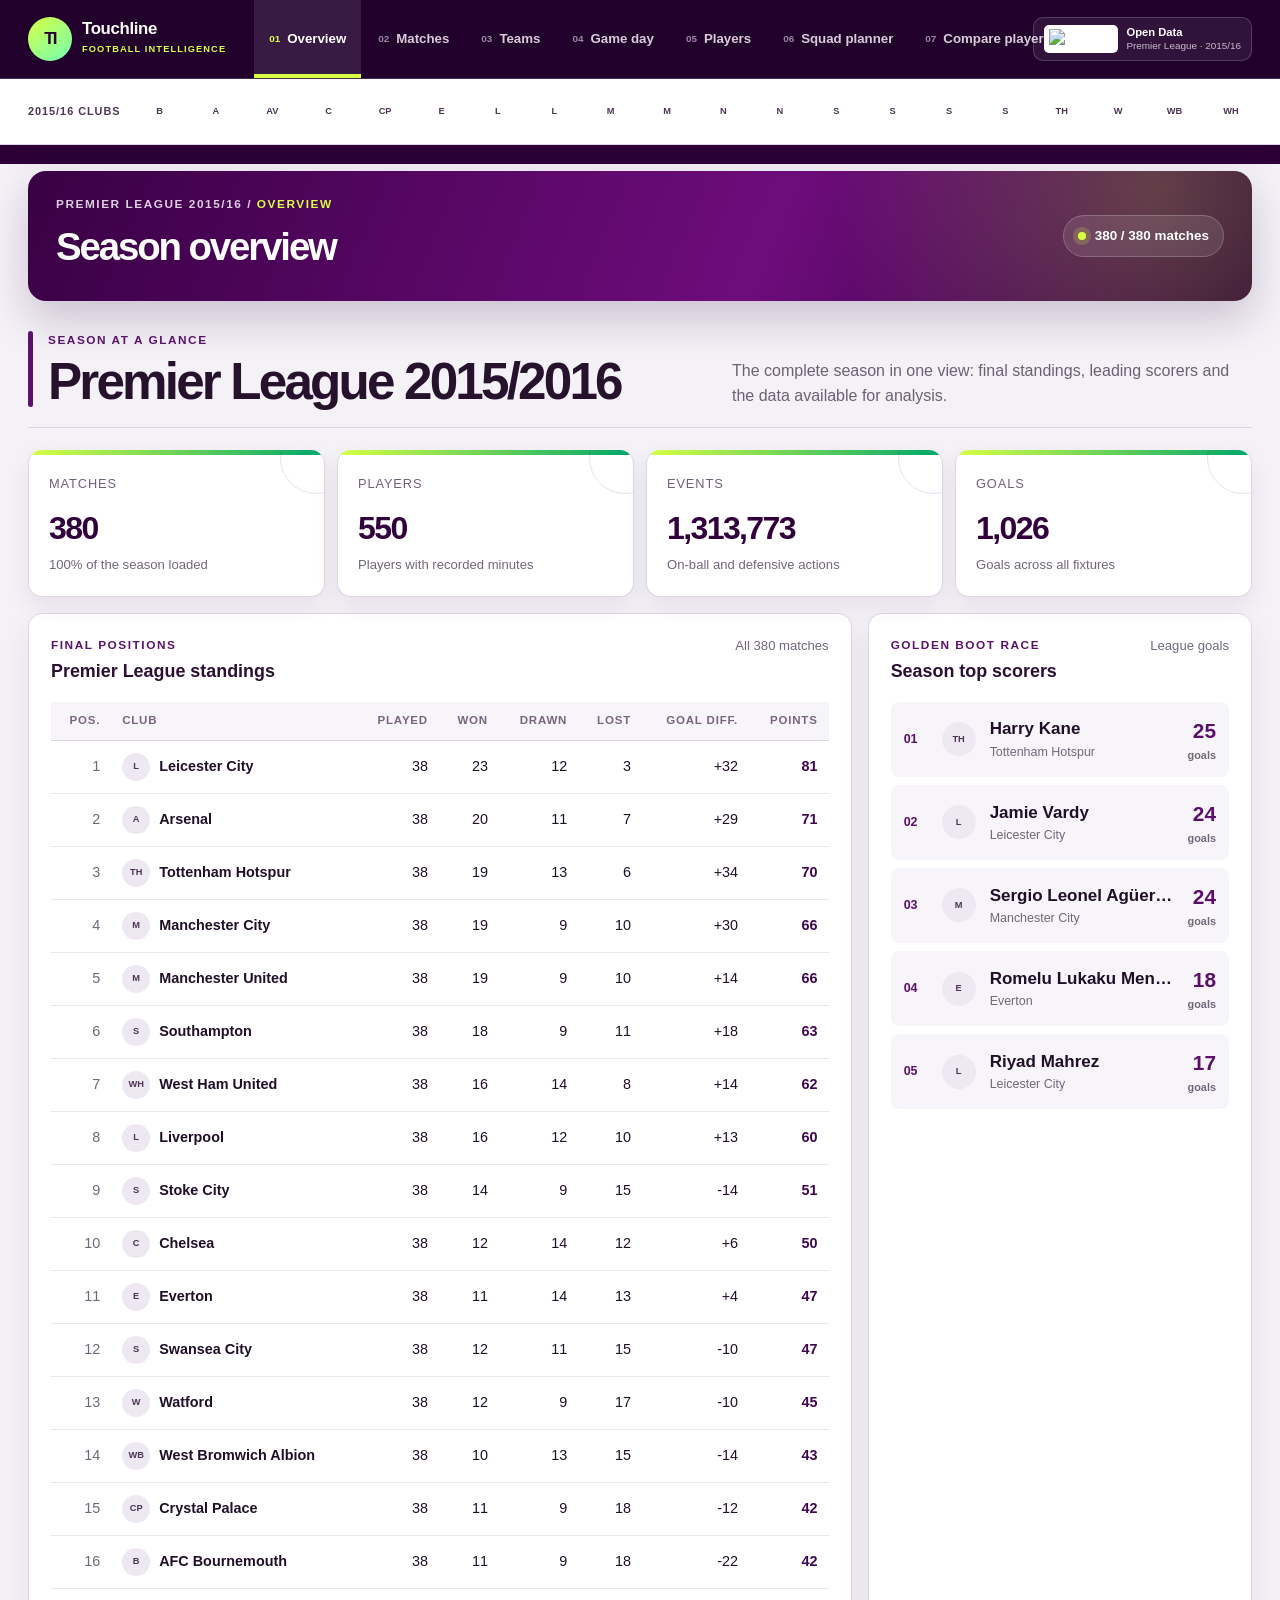
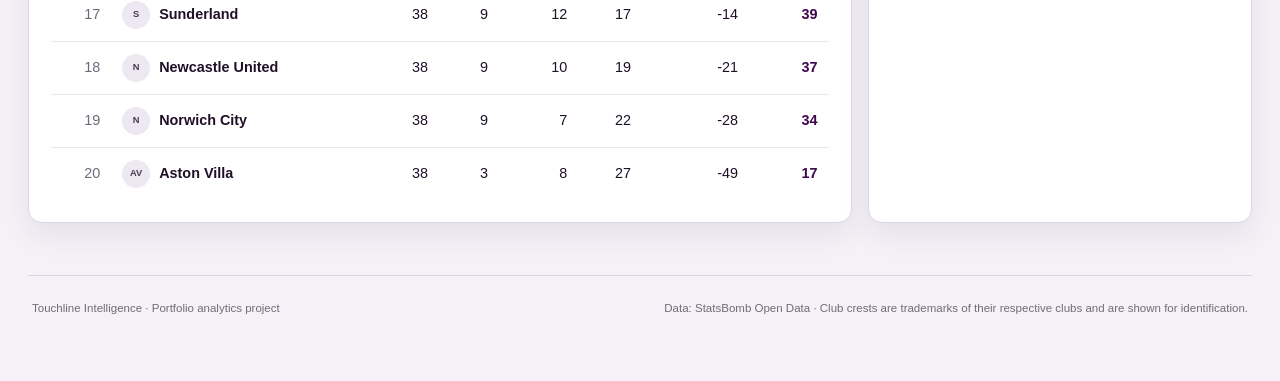
==== commit 24c54c22: "Add explainable game day planner" ====
--- a/docs/index.html
+++ b/docs/index.html
@@ -8,6 +8,7 @@
   <link rel="icon" href="./assets/favicon.svg" type="image/svg+xml">
   <link rel="stylesheet" href="./assets/styles.css?v=12">
   <link rel="stylesheet" href="./assets/team-page.css?v=2">
+  <link rel="stylesheet" href="./assets/game-day.css?v=1">
 </head>
 <body>
   <div class="app-shell">
@@ -20,9 +21,10 @@
         <button class="nav-item active" data-page="overview"><span>01</span>Overview</button>
         <button class="nav-item" data-page="matches"><span>02</span>Matches</button>
         <button class="nav-item" data-page="teams"><span>03</span>Teams</button>
-        <button class="nav-item" data-page="players"><span>04</span>Players</button>
-        <button class="nav-item" data-page="recommendations"><span>05</span>Squad planner</button>
-        <button class="nav-item" data-page="compare"><span>06</span>Compare players</button>
+        <button class="nav-item" data-page="game-day"><span>04</span>Game day</button>
+        <button class="nav-item" data-page="players"><span>05</span>Players</button>
+        <button class="nav-item" data-page="recommendations"><span>06</span>Squad planner</button>
+        <button class="nav-item" data-page="compare"><span>07</span>Compare players</button>
       </nav>
       <div class="source-card">
         <img class="source-logo" src="https://raw.githubusercontent.com/hudl/open-data/master/img/SB%20-%20Icon%20Lockup%20-%20Colour%20positive.png" alt="StatsBomb">
@@ -85,6 +87,17 @@
         <div id="team-intelligence" class="team-intelligence" hidden></div>
       </section>
 
+      <section class="page" id="page-game-day">
+        <div class="intro-row"><div><p class="section-kicker">PRE-MATCH DECISION SUPPORT</p><h2>Game Day Planner</h2></div><p class="lede">Forecast the manager’s likely formation, starting XI and substitutions, then test availability and in-game contingencies against the opponent.</p></div>
+        <article class="game-day-picker">
+          <label>Club<select id="game-day-team" aria-label="Select a club for game-day planning"></select></label>
+          <label>Historical next fixture<select id="game-day-fixture" aria-label="Select a historical fixture"></select></label>
+          <button class="primary-button" id="run-game-day" type="button">Build match plan</button>
+          <p>Every fixture is forecast using only matches played before it.</p>
+        </article>
+        <div id="game-day-workspace"><div class="empty-state"><span class="empty-glyph">◇</span><h3>Select a club and fixture</h3><p>Build a leakage-safe pre-match forecast and contingency plan.</p></div></div>
+      </section>
+
       <section class="page" id="page-players">
         <div class="intro-row"><div><p class="section-kicker">PLAYER DIRECTORY</p><h2>Player season profiles</h2></div><p class="lede">Review appearances and minutes alongside per-90 statistics—the number of actions expected over 90 minutes.</p></div>
         <div class="toolbar filters"><label class="search"><span>⌕</span><input id="player-search" type="search" placeholder="Search players" aria-label="Search players"></label><label>Minimum minutes<input id="player-minutes" type="number" min="0" step="90" value="0"></label></div>
@@ -132,6 +145,7 @@
   <script src="./assets/data.js"></script>
   <script src="./assets/data-adapter.js?v=10"></script>
   <script src="./assets/team-page.js?v=3" defer></script>
-  <script src="./assets/app.js?v=13" defer></script>
+  <script src="./assets/game-day.js?v=1" defer></script>
+  <script src="./assets/app.js?v=14" defer></script>
 </body>
 </html>
--- a/docs/assets/game-day.css
+++ b/docs/assets/game-day.css
@@ -0,0 +1,107 @@
+/* Game Day Planner */
+#page-game-day { --section-accent:#474bff; }
+.game-day-picker { display:grid; grid-template-columns:220px minmax(300px,1fr) auto; gap:12px; align-items:end; margin-bottom:20px; padding:18px; border:1px solid var(--line); border-top:5px solid #474bff; border-radius:14px; background:#fff; box-shadow:0 10px 28px rgba(45,0,56,.07); }
+.game-day-picker label,.contingency-controls label { display:grid; gap:6px; color:#6c5e73; font-size:.68rem; font-weight:800; text-transform:uppercase; letter-spacing:.05em; }
+.game-day-picker select,.contingency-controls select,.contingency-controls input { width:100%; min-height:44px; }
+.game-day-picker > p { grid-column:1/-1; margin:0; color:var(--muted); font-size:.72rem; }
+.gd-hero { min-height:174px; display:flex; justify-content:space-between; align-items:center; gap:24px; margin-bottom:14px; padding:28px 32px; overflow:hidden; border-radius:17px; color:#fff; background:radial-gradient(circle at 84% 10%,rgba(216,255,68,.28),transparent 20rem),linear-gradient(115deg,#2d0038,#6e0c7c 62%,#2b0035); box-shadow:0 18px 40px rgba(45,0,56,.17); }
+.gd-hero h2 { display:flex; align-items:center; flex-wrap:wrap; gap:10px; margin:5px 0; color:#fff; font-size:clamp(1.45rem,3vw,2.5rem); letter-spacing:-.045em; }
+.gd-hero h2 span { color:#d8ff44; font-size:.55em; text-transform:uppercase; letter-spacing:.04em; }
+.gd-hero p { margin:5px 0 0; color:#d9ccdc; }
+.gd-hero .section-kicker { color:#d8ff44; }
+.leakage-badge { flex:0 0 auto; padding:10px 13px; border:1px solid rgba(255,255,255,.25); border-radius:999px; background:rgba(255,255,255,.1); font-size:.72rem; font-weight:850; }
+.gd-validation { display:grid; grid-template-columns:minmax(240px,.65fr) 1.35fr; gap:16px; align-items:center; margin-bottom:14px; padding:20px; border:1px solid #d9d0df; border-radius:14px; background:#f7f3f9; }
+.gd-validation h3 { margin:3px 0; color:#2d1035; }
+.gd-validation p { margin:4px 0; color:var(--muted); font-size:.75rem; }
+.gd-backtest { display:grid; grid-template-columns:repeat(4,1fr); gap:8px; }
+.gd-backtest article { padding:12px; border-radius:10px; background:#fff; border:1px solid #e1d8e6; }
+.gd-backtest span,.gd-backtest small { display:block; color:var(--muted); font-size:.63rem; }
+.gd-backtest strong { display:block; margin:4px 0; color:#451052; font-size:1.25rem; }
+.gd-primary-grid { display:grid; grid-template-columns:1.08fr .92fr; gap:14px; }
+.gd-card { padding:20px; border:1px solid var(--line); border-radius:14px; background:#fff; box-shadow:0 10px 28px rgba(45,0,56,.06); }
+.gd-card-heading { display:flex; align-items:flex-start; justify-content:space-between; gap:14px; margin-bottom:16px; }
+.gd-card-heading h3 { display:flex; align-items:center; gap:8px; margin:2px 0 0; color:#2c0f34; }
+.gd-card-heading > span { color:var(--muted); font-size:.67rem; text-align:right; }
+.formation-probability { display:grid; grid-template-columns:58px 1fr 50px; gap:9px; align-items:center; margin:9px 0; }
+.formation-probability strong { color:#35113f; font-size:.8rem; }
+.formation-probability > div { height:8px; overflow:hidden; border-radius:999px; background:#ece5f0; }
+.formation-probability i { display:block; height:100%; border-radius:inherit; background:linear-gradient(90deg,#474bff,#7a24c5); }
+.formation-probability span { color:var(--muted); font-size:.7rem; text-align:right; }
+.gd-pitch { position:relative; margin-top:18px; padding:10px; overflow:hidden; border-radius:12px; background:linear-gradient(90deg,#237150 0 20%,#2b7c59 20% 40%,#237150 40% 60%,#2b7c59 60% 80%,#237150 80%); }
+.gd-pitch svg { display:block; width:100%; min-height:390px; }
+.gd-pitch > span { position:absolute; right:17px; bottom:7px; color:rgba(255,255,255,.78); font-size:.55rem; font-weight:850; }
+.gd-pitch .pitch-lines { fill:none; stroke:rgba(255,255,255,.72); stroke-width:.55; }
+.gd-player circle { fill:#d8ff44; stroke:#2d0038; stroke-width:1; }
+.gd-player.adjusted circle { fill:#fff; stroke:#474bff; stroke-width:1.2; }
+.gd-player .gd-role { fill:#2d0038; font-size:2.8px; font-weight:900; }
+.gd-player .gd-name { fill:#fff; paint-order:stroke; stroke:#164c36; stroke-width:1.1px; font-size:2.3px; font-weight:850; }
+.gd-lineup-list { display:grid; gap:5px; max-height:520px; overflow-y:auto; }
+.gd-lineup-list article { display:grid; grid-template-columns:38px minmax(0,1fr) auto; gap:8px 10px; align-items:center; padding:9px; border-radius:9px; background:#f7f3f9; }
+.gd-lineup-list article p { grid-column:2/4; margin:0; color:var(--muted); font-size:.65rem; }
+.gd-lineup-list strong,.gd-lineup-list small { display:block; }
+.gd-lineup-list strong { color:#2c1034; font-size:.79rem; }
+.gd-lineup-list small { margin-top:2px; color:var(--muted); font-size:.64rem; }
+.gd-lineup-list em { color:#5b1069; font-size:.82rem; font-style:normal; font-weight:850; }
+.gd-shirt { display:grid; place-items:center; width:36px; height:36px; border-radius:50%; color:#2d0038; background:#d8ff44; font-size:.59rem; font-weight:900; }
+.gd-availability { margin:14px 0; border:1px solid #d9d0df; border-radius:13px; background:#fff; }
+.gd-availability summary { display:flex; justify-content:space-between; align-items:center; gap:14px; padding:16px 18px; cursor:pointer; list-style:none; }
+.gd-availability summary span,.gd-availability summary strong,.gd-availability summary small { display:block; }
+.gd-availability summary small { margin-top:3px; color:var(--muted); font-weight:400; }
+.gd-availability summary em { color:#5a106a; font-size:.72rem; font-style:normal; font-weight:850; }
+.availability-grid { display:grid; grid-template-columns:repeat(3,1fr); gap:7px; padding:0 18px 14px; }
+.availability-grid label { display:flex; align-items:center; gap:8px; padding:10px; border:1px solid #e2d9e6; border-radius:9px; cursor:pointer; }
+.availability-grid label.unavailable { border-color:#e90052; background:rgba(233,0,82,.06); }
+.availability-grid input { width:16px; height:16px; }
+.availability-grid span,.availability-grid strong,.availability-grid small { display:block; }
+.availability-grid strong { color:#32113a; font-size:.72rem; }
+.availability-grid small { color:var(--muted); font-size:.61rem; }
+.gd-availability > p { margin:0; padding:0 18px 16px; color:var(--muted); font-size:.66rem; }
+.gd-opponent-grid { display:grid; grid-template-columns:1.4fr .6fr; gap:14px; margin-bottom:14px; }
+.gd-opponent-metrics { display:grid; grid-template-columns:repeat(5,1fr); gap:7px; }
+.gd-opponent-metrics span { padding:10px; border-radius:9px; background:#f5f1f7; }
+.gd-opponent-metrics small,.gd-opponent-metrics strong { display:block; }
+.gd-opponent-metrics small { color:var(--muted); font-size:.6rem; }
+.gd-opponent-metrics strong { margin-top:4px; color:#3c0c48; }
+.gd-strengths { display:grid; grid-template-columns:1fr 1fr; gap:12px; margin-top:15px; }
+.gd-strengths > div { padding:13px; border-left:4px solid #474bff; background:#f7f4fa; }
+.gd-strengths > div:last-child { border-left-color:#00a66b; }
+.gd-strengths strong { color:#32123a; font-size:.74rem; }
+.gd-strengths ul,.match-importance ul { margin:8px 0 0; padding-left:17px; color:#655a6b; font-size:.69rem; line-height:1.55; }
+.importance-score { display:flex; align-items:center; gap:11px; margin:10px 0; }
+.importance-score strong { display:grid; place-items:center; width:58px; height:58px; border-radius:50%; color:#fff; background:#5a106a; font-size:1.35rem; }
+.importance-score span { color:#33113d; font-weight:850; }
+.match-importance > p:not(.section-kicker) { color:#5e5364; line-height:1.55; }
+.match-importance > small { display:block; margin-top:14px; color:var(--muted); font-size:.61rem; }
+.matchup-plan { display:grid; grid-template-columns:.75fr 1.25fr; gap:20px; align-items:start; margin-bottom:14px; }
+.matchup-plan h3 { margin:3px 0; color:#301039; }
+.matchup-plan ol { display:grid; gap:8px; margin:0; padding:0; list-style:none; }
+.matchup-plan li { display:grid; grid-template-columns:30px 1fr; gap:8px; align-items:center; color:#5d5263; font-size:.75rem; }
+.matchup-plan li span { display:grid; place-items:center; width:28px; height:28px; border-radius:50%; color:#2d0038; background:#d8ff44; font-weight:900; }
+.scenario-tabs { display:flex; gap:5px; margin-bottom:12px; padding:5px; border-radius:10px; background:#f1ebf4; }
+.scenario-tabs button { flex:1; min-height:38px; border:0; border-radius:7px; color:#695c70; background:transparent; cursor:pointer; font-weight:800; }
+.scenario-tabs button.active { color:#fff; background:#5a106a; }
+.gd-sub-list { display:grid; gap:7px; }
+.gd-sub-list article { display:grid; grid-template-columns:32px 1fr auto; gap:10px; align-items:center; padding:12px; border:1px solid #e2d9e6; border-radius:10px; }
+.gd-sub-list article > span { color:#7a6b80; font-size:.68rem; font-weight:850; }
+.gd-sub-list strong { color:#301039; }
+.gd-sub-list strong i { color:#7a24c5; font-style:normal; }
+.gd-sub-list p { margin:4px 0 0; color:var(--muted); font-size:.67rem; }
+.gd-sub-list em { color:#5a106a; font-style:normal; font-weight:900; text-align:right; }
+.gd-sub-list em small { display:block; margin-top:3px; color:var(--muted); font-size:.58rem; font-weight:500; }
+.gd-empty-inline { padding:18px; color:var(--muted); text-align:center; }
+.gd-contingency { margin-top:14px; }
+.contingency-controls { display:grid; grid-template-columns:1.4fr .5fr .8fr; gap:10px; }
+.contingency-result { display:grid; grid-template-columns:1fr 1fr; gap:10px; margin-top:15px; padding:16px; border-radius:12px; background:#2d0038; color:#fff; }
+.contingency-result > div { padding:11px; border:1px solid rgba(255,255,255,.14); border-radius:9px; background:rgba(255,255,255,.07); }
+.contingency-result span,.contingency-result strong { display:block; }
+.contingency-result span { color:#cdbdd1; font-size:.59rem; font-weight:850; letter-spacing:.06em; }
+.contingency-result strong { margin-top:5px; color:#d8ff44; }
+.contingency-result ol { grid-column:1/-1; margin:0; padding-left:22px; color:#e5dbe7; font-size:.72rem; line-height:1.6; }
+.contingency-result > small { grid-column:1/-1; color:#bcaac1; font-size:.61rem; }
+.gd-method { margin-top:14px; }
+.gd-method dl { display:grid; grid-template-columns:1fr 1fr; gap:10px; }
+.gd-method dl div { padding:12px; border-radius:9px; background:#f7f3f9; }
+.gd-method dt { color:#35123e; font-weight:850; }
+.gd-method dd { margin:5px 0 0; color:var(--muted); font-size:.7rem; line-height:1.5; }
+@media (max-width:1100px){.gd-primary-grid,.gd-opponent-grid,.gd-validation,.matchup-plan{grid-template-columns:1fr}.gd-backtest{grid-template-columns:repeat(2,1fr)}.availability-grid{grid-template-columns:repeat(2,1fr)}}
+@media (max-width:760px){.game-day-picker{grid-template-columns:1fr}.gd-hero{align-items:flex-start;flex-direction:column}.leakage-badge{align-self:flex-start}.gd-backtest,.gd-opponent-metrics,.gd-strengths,.availability-grid,.contingency-controls,.contingency-result,.gd-method dl{grid-template-columns:1fr}.gd-pitch svg{min-height:260px}.gd-card{padding:14px}.gd-card-heading{align-items:flex-start;flex-direction:column}.gd-card-heading>span{text-align:left}.contingency-result ol,.contingency-result>small{grid-column:1}.gd-sub-list article{grid-template-columns:25px 1fr}.gd-sub-list em{grid-column:2;text-align:left}}
